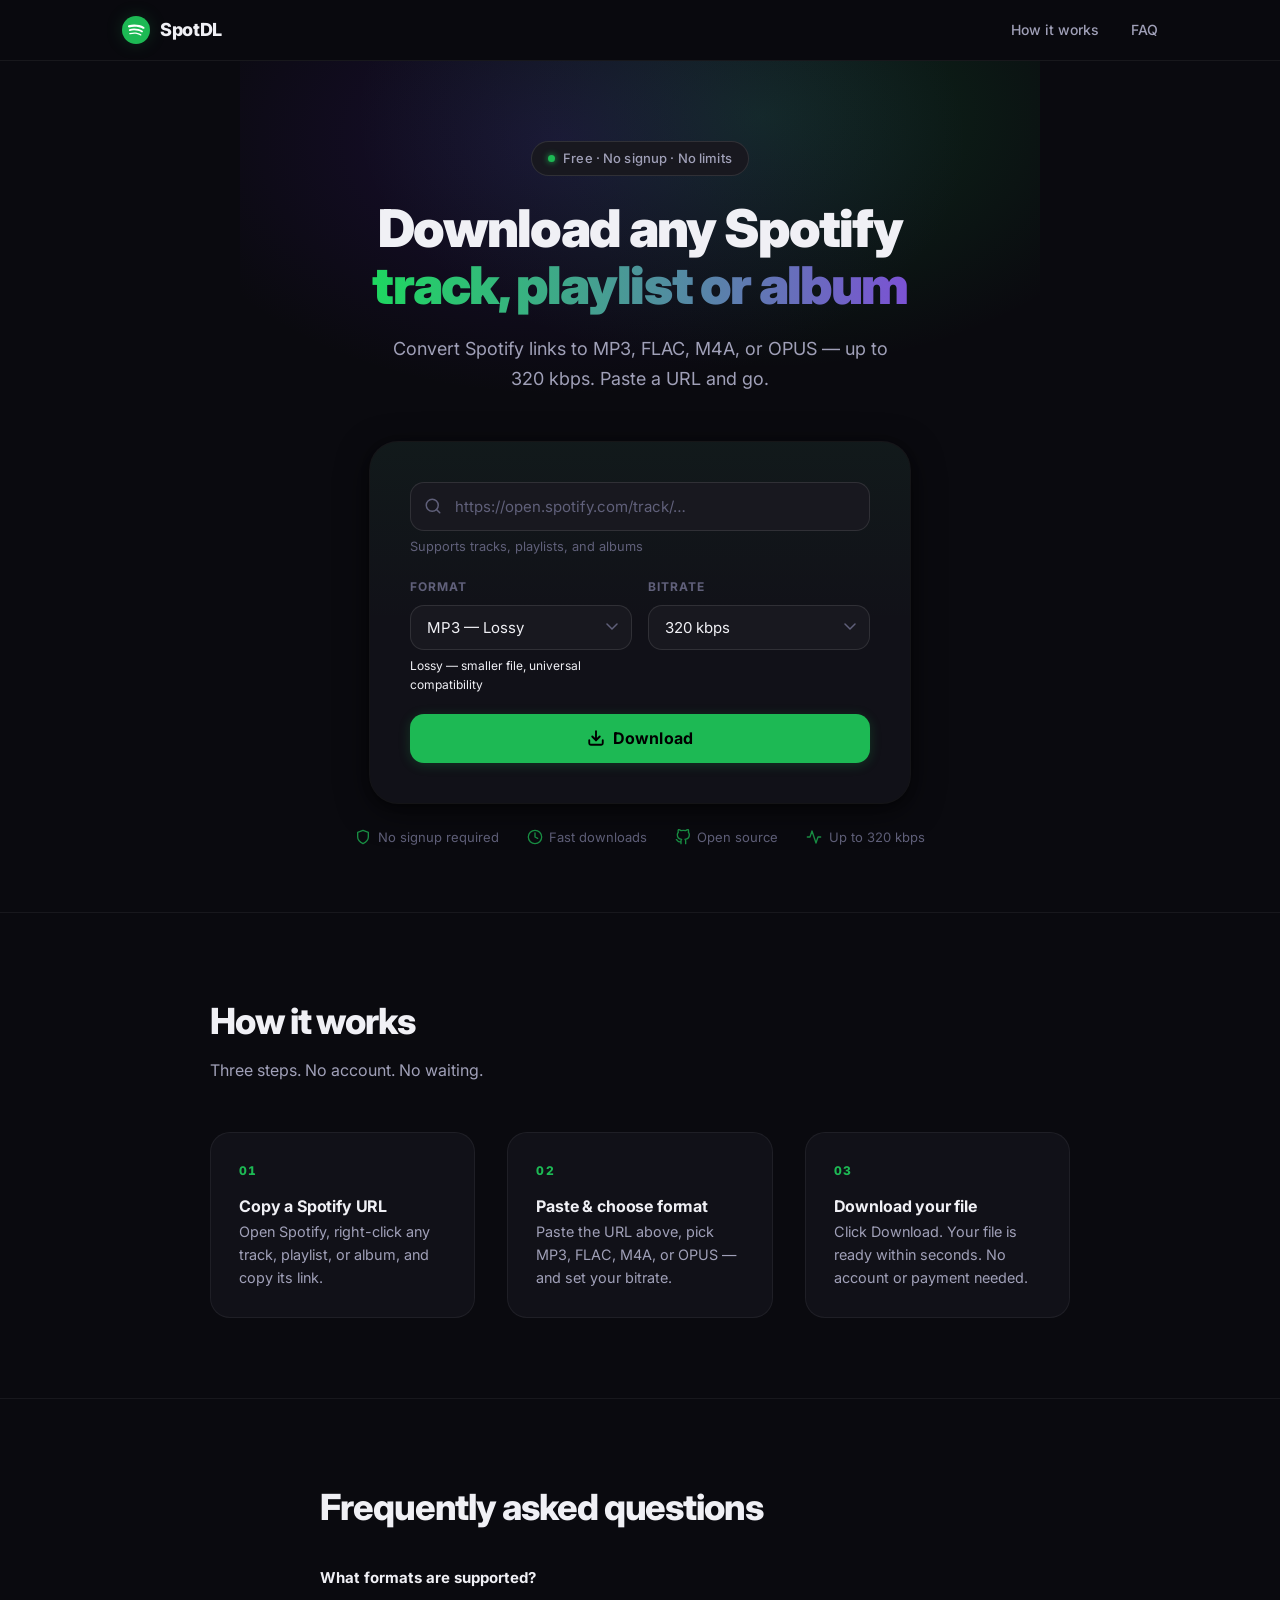
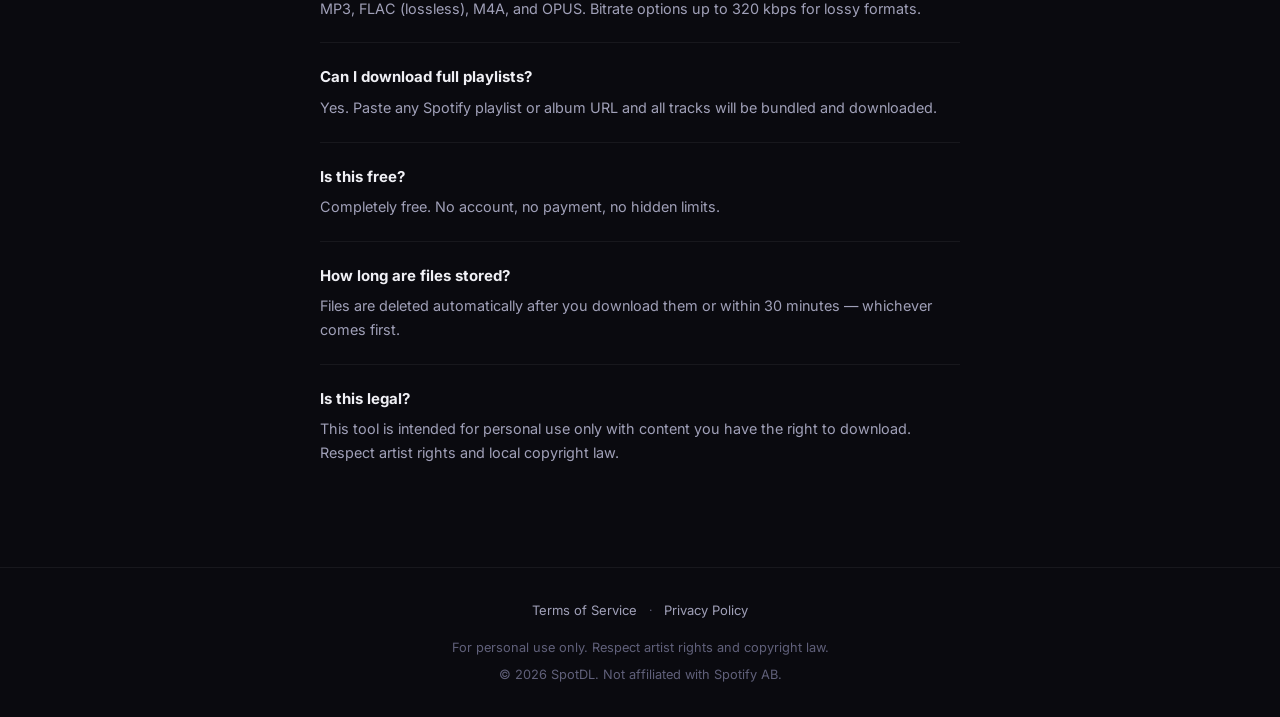
==== frontend/index.html @ a66b861b "feat: format hints with lossless label, progress steps, time estimate, percentage display" ====
<!DOCTYPE html>
<html lang="en">
<head>
  <meta charset="UTF-8" />
  <meta name="viewport" content="width=device-width, initial-scale=1.0" />

  <!-- ── Primary SEO ─────────────────────────────────────────────────── -->
  <title>Spotify Downloader — Download Tracks, Playlists & Albums as MP3/FLAC</title>
  <meta name="description" content="Free Spotify downloader. Convert and download any Spotify track, playlist, or album to MP3, FLAC, M4A, or OPUS in seconds. High quality up to 320 kbps." />
  <meta name="keywords" content="spotify downloader, download spotify music, spotify to mp3, spotify playlist downloader, spotify flac, convert spotify" />
  <meta name="robots" content="index, follow" />
  <meta name="author" content="Spotify Downloader" />
  <link rel="canonical" href="https://spotifydownloader.app/" />

  <!-- ── Open Graph / Social ────────────────────────────────────────── -->
  <meta property="og:type" content="website" />
  <meta property="og:url" content="https://spotifydownloader.app/" />
  <meta property="og:title" content="Spotify Downloader — MP3, FLAC, M4A up to 320kbps" />
  <meta property="og:description" content="Download any Spotify track, playlist, or album instantly. Choose your format and bitrate. Free, fast, no signup required." />
  <meta property="og:image" content="https://spotifydownloader.app/og-image.png" />
  <meta property="og:image:width" content="1200" />
  <meta property="og:image:height" content="630" />
  <meta property="og:locale" content="en_US" />

  <!-- ── Twitter Card ───────────────────────────────────────────────── -->
  <meta name="twitter:card" content="summary_large_image" />
  <meta name="twitter:title" content="Spotify Downloader — MP3, FLAC, M4A up to 320kbps" />
  <meta name="twitter:description" content="Download any Spotify track, playlist, or album instantly. Free, no signup." />
  <meta name="twitter:image" content="https://spotifydownloader.app/og-image.png" />

  <!-- ── Structured Data (JSON-LD) ─────────────────────────────────── -->
  <script type="application/ld+json">
  {
    "@context": "https://schema.org",
    "@type": "WebApplication",
    "name": "Spotify Downloader",
    "url": "https://spotifydownloader.app/",
    "description": "Download Spotify tracks, playlists, and albums as MP3, FLAC, M4A, or OPUS audio files.",
    "applicationCategory": "MultimediaApplication",
    "operatingSystem": "Any",
    "offers": {
      "@type": "Offer",
      "price": "0",
      "priceCurrency": "USD"
    },
    "featureList": [
      "Download Spotify tracks as MP3",
      "Download Spotify playlists",
      "Download Spotify albums",
      "FLAC lossless quality",
      "Up to 320kbps bitrate"
    ]
  }
  </script>

  <!-- ── Preconnect / Performance ───────────────────────────────────── -->
  <link rel="preconnect" href="https://fonts.googleapis.com" />
  <link rel="preconnect" href="https://fonts.gstatic.com" crossorigin />
  <link rel="stylesheet" href="https://fonts.googleapis.com/css2?family=Inter:wght@400;500;600;700;800;900&display=swap" />
  <link rel="stylesheet" href="style.css" />

  <!-- ── Favicon / Theme ────────────────────────────────────────────── -->
  <meta name="theme-color" content="#0a0a0f" />
  <link rel="icon" type="image/svg+xml" href="data:image/svg+xml,<svg xmlns='http://www.w3.org/2000/svg' viewBox='0 0 32 32'><circle cx='16' cy='16' r='16' fill='%231DB954'/><path d='M22.9 14.9C19.7 13 14.35 12.8 11.3 13.75c-.5.15-1-.15-1.15-.6-.15-.5.15-1 .6-1.15 3.55-1.05 9.4-.85 13.1 1.35.45.25.6.85.35 1.3-.25.35-.85.5-1.3.25zm-.1 2.8c-.25.35-.7.5-1.05.25-2.7-1.65-6.8-2.15-9.95-1.15-.4.1-.85-.1-.95-.5-.1-.4.1-.85.5-.95 3.65-1.1 8.15-.55 11.25 1.35.3.15.45.65.2 1zm-1.2 2.75c-.2.3-.55.4-.85.2-2.35-1.45-5.3-1.75-8.8-.95-.35.1-.65-.15-.75-.45-.1-.35.15-.65.45-.75 3.8-.85 7.1-.5 9.7 1.1.35.15.4.55.25.85z' fill='white'/></svg>" />
</head>
<body>
  <!-- ── Skip Nav (a11y) ─────────────────────────────────────────────── -->
  <a href="#main-content" class="skip-link">Skip to main content</a>

  <div class="page-wrapper">

    <!-- ── Header ──────────────────────────────────────────────────── -->
    <header class="site-header" role="banner">
      <div class="header-inner">
        <a href="/" class="logo" aria-label="Spotify Downloader — home">
          <span class="logo-icon" aria-hidden="true">
            <svg width="28" height="28" viewBox="0 0 24 24" fill="none">
              <circle cx="12" cy="12" r="12" fill="#1DB954"/>
              <path d="M17.9 10.9C14.7 9 9.35 8.8 6.3 9.75c-.5.15-1-.15-1.15-.6-.15-.5.15-1
                       .6-1.15 3.55-1.05 9.4-.85 13.1 1.35.45.25.6.85.35 1.3-.25.35-.85.5-1.3.25z
                       m-.1 2.8c-.25.35-.7.5-1.05.25-2.7-1.65-6.8-2.15-9.95-1.15-.4.1-.85-.1-.95
                       -.5-.1-.4.1-.85.5-.95 3.65-1.1 8.15-.55 11.25 1.35.3.15.45.65.2 1zm-1.2
                       2.75c-.2.3-.55.4-.85.2-2.35-1.45-5.3-1.75-8.8-.95-.35.1-.65-.15-.75-.45
                       -.1-.35.15-.65.45-.75 3.8-.85 7.1-.5 9.7 1.1.35.15.4.55.25.85z"
                    fill="white"/>
            </svg>
          </span>
          <span class="logo-text">SpotDL</span>
        </a>
        <nav class="header-nav" aria-label="Site navigation">
          <ul role="list">
            <li><a href="#how-it-works" class="nav-link">How it works</a></li>
            <li><a href="#faq" class="nav-link">FAQ</a></li>
          </ul>
        </nav>
      </div>
    </header>

    <!-- ── Hero ────────────────────────────────────────────────────── -->
    <section class="hero-section" aria-labelledby="hero-heading">
      <div class="hero-glow" aria-hidden="true"></div>
      <div class="hero-inner">
        <div class="badge" aria-label="Free tool">
          <span class="badge-dot" aria-hidden="true"></span>
          Free · No signup · No limits
        </div>
        <h1 id="hero-heading" class="hero-title">
          Download any Spotify<br />
          <span class="hero-accent">track, playlist or album</span>
        </h1>
        <p class="hero-subtitle">
          Convert Spotify links to MP3, FLAC, M4A, or OPUS — up to 320 kbps.
          Paste a URL and go.
        </p>
      </div>
    </section>

    <!-- ── Main Content ─────────────────────────────────────────────── -->
    <main id="main-content" class="main-content">
      <!-- ── Download Card ──────────────────────────────────────────── -->
      <article class="card" aria-label="Spotify download tool">
        <form id="download-form" novalidate aria-label="Download form">
          <div class="form-group">
            <label for="url-input" class="sr-only">Spotify URL</label>
            <div class="input-wrapper">
              <span class="input-icon" aria-hidden="true">
                <svg width="18" height="18" viewBox="0 0 24 24" fill="none" stroke="currentColor" stroke-width="2" stroke-linecap="round" stroke-linejoin="round">
                  <circle cx="11" cy="11" r="8"/><path d="m21 21-4.35-4.35"/>
                </svg>
              </span>
              <input
                type="url"
                id="url-input"
                class="input-url"
                placeholder="https://open.spotify.com/track/…"
                autocomplete="off"
                spellcheck="false"
                aria-label="Spotify track, playlist, or album URL"
                aria-describedby="url-hint"
              />
            </div>
            <span id="url-hint" class="input-hint">Supports tracks, playlists, and albums</span>
          </div>

          <div class="form-row">
            <div class="form-group form-group--half">
              <label for="format-select" class="input-label">Format</label>
              <div class="select-wrapper">
                <select id="format-select" class="input-select" aria-label="Audio format">
                  <option value="mp3">MP3 — Lossy</option>
                  <option value="flac">FLAC — Lossless ✦</option>
                  <option value="m4a">M4A — Lossy</option>
                  <option value="opus">OPUS — Lossy</option>
                </select>
                <span class="select-arrow" aria-hidden="true">
                  <svg width="12" height="8" viewBox="0 0 12 8" fill="none">
                    <path d="M1 1l5 5 5-5" stroke="currentColor" stroke-width="1.5" stroke-linecap="round"/>
                  </svg>
                </span>
              </div>
              <span id="format-hint" class="format-hint"></span>
            </div>

            <div class="form-group form-group--half">
              <label for="bitrate-select" class="input-label">
                Bitrate
                <span id="bitrate-note" class="bitrate-note" aria-live="polite"></span>
              </label>
              <div class="select-wrapper">
                <select id="bitrate-select" class="input-select" aria-label="Audio bitrate">
                  <option value="128k">128 kbps</option>
                  <option value="192k">192 kbps</option>
                  <option value="256k">256 kbps</option>
                  <option value="320k" selected>320 kbps</option>
                </select>
                <span class="select-arrow" aria-hidden="true">
                  <svg width="12" height="8" viewBox="0 0 12 8" fill="none">
                    <path d="M1 1l5 5 5-5" stroke="currentColor" stroke-width="1.5" stroke-linecap="round"/>
                  </svg>
                </span>
              </div>
            </div>
          </div>

          <button type="submit" id="download-btn" class="btn btn--primary">
            <span class="btn-icon" aria-hidden="true">
              <svg width="18" height="18" viewBox="0 0 24 24" fill="none" stroke="currentColor" stroke-width="2.5" stroke-linecap="round" stroke-linejoin="round">
                <path d="M21 15v4a2 2 0 0 1-2 2H5a2 2 0 0 1-2-2v-4"/><polyline points="7 10 12 15 17 10"/><line x1="12" y1="15" x2="12" y2="3"/>
              </svg>
            </span>
            <span class="btn-label">Download</span>
          </button>
        </form>

        <!-- Progress -->
        <section id="progress-section" class="progress-section" aria-live="polite" aria-atomic="false" hidden>
          <div class="progress-header">
            <span class="spinner" aria-hidden="true"></span>
            <span id="status-text" class="status-text">Starting…</span>
          </div>
          <div class="progress-bar-track" role="progressbar" aria-valuemin="0" aria-valuemax="100" aria-valuenow="0" id="progress-bar-track">
            <div id="progress-bar-fill" class="progress-bar-fill"></div>
          </div>
          <div class="progress-meta">
            <span id="progress-pct" class="progress-pct">0%</span>
            <span id="progress-eta" class="progress-eta">Usually completes within 40 seconds</span>
          </div>
          <ul class="progress-steps" aria-label="Download progress steps">
            <li class="progress-step" id="step-queue" data-step="queue">
              <span class="step-dot" aria-hidden="true"></span>
              Queued for processing
            </li>
            <li class="progress-step" id="step-fetch" data-step="fetch">
              <span class="step-dot" aria-hidden="true"></span>
              Fetching track metadata
            </li>
            <li class="progress-step" id="step-download" data-step="download">
              <span class="step-dot" aria-hidden="true"></span>
              Downloading audio
            </li>
            <li class="progress-step" id="step-convert" data-step="convert">
              <span class="step-dot" aria-hidden="true"></span>
              Converting to your format
            </li>
            <li class="progress-step" id="step-ready" data-step="ready">
              <span class="step-dot" aria-hidden="true"></span>
              Preparing your file
            </li>
          </ul>
        </section>

        <!-- Result -->
        <section id="result-section" class="result-section" aria-live="polite" hidden>
          <div class="result-icon-wrap" aria-hidden="true">
            <svg width="28" height="28" viewBox="0 0 24 24" fill="none" stroke="currentColor" stroke-width="2.5" stroke-linecap="round" stroke-linejoin="round">
              <polyline points="20 6 9 17 4 12"/>
            </svg>
          </div>
          <p id="result-filename" class="result-filename"></p>
          <a id="result-download-link" class="btn btn--success" href="#" target="_blank" rel="noopener noreferrer">
            <span class="btn-icon" aria-hidden="true">
              <svg width="16" height="16" viewBox="0 0 24 24" fill="none" stroke="currentColor" stroke-width="2.5" stroke-linecap="round" stroke-linejoin="round">
                <path d="M21 15v4a2 2 0 0 1-2 2H5a2 2 0 0 1-2-2v-4"/><polyline points="7 10 12 15 17 10"/><line x1="12" y1="15" x2="12" y2="3"/>
              </svg>
            </span>
            Download again
          </a>
        </section>

        <!-- Error -->
        <section id="error-section" class="error-section" aria-live="assertive" hidden>
          <div class="error-icon-wrap" aria-hidden="true">
            <svg width="24" height="24" viewBox="0 0 24 24" fill="none" stroke="currentColor" stroke-width="2.5" stroke-linecap="round" stroke-linejoin="round">
              <circle cx="12" cy="12" r="10"/><line x1="12" y1="8" x2="12" y2="12"/><line x1="12" y1="16" x2="12.01" y2="16"/>
            </svg>
          </div>
          <p id="error-message" class="error-message"></p>
          <button type="button" id="retry-btn" class="btn btn--ghost">Try Again</button>
        </section>
      </article>

      <!-- ── Trust Signals ──────────────────────────────────────────── -->
      <ul class="trust-strip" role="list" aria-label="Features">
        <li class="trust-item">
          <span class="trust-icon" aria-hidden="true">
            <svg width="16" height="16" viewBox="0 0 24 24" fill="none" stroke="currentColor" stroke-width="2" stroke-linecap="round" stroke-linejoin="round"><path d="M12 22s8-4 8-10V5l-8-3-8 3v7c0 6 8 10 8 10z"/></svg>
          </span>
          No signup required
        </li>
        <li class="trust-item">
          <span class="trust-icon" aria-hidden="true">
            <svg width="16" height="16" viewBox="0 0 24 24" fill="none" stroke="currentColor" stroke-width="2" stroke-linecap="round" stroke-linejoin="round"><circle cx="12" cy="12" r="10"/><polyline points="12 6 12 12 16 14"/></svg>
          </span>
          Fast downloads
        </li>
        <li class="trust-item">
          <span class="trust-icon" aria-hidden="true">
            <svg width="16" height="16" viewBox="0 0 24 24" fill="none" stroke="currentColor" stroke-width="2" stroke-linecap="round" stroke-linejoin="round"><path d="M9 19c-5 1.5-5-2.5-7-3m14 6v-3.87a3.37 3.37 0 0 0-.94-2.61c3.14-.35 6.44-1.54 6.44-7A5.44 5.44 0 0 0 20 4.77 5.07 5.07 0 0 0 19.91 1S18.73.65 16 2.48a13.38 13.38 0 0 0-7 0C6.27.65 5.09 1 5.09 1A5.07 5.07 0 0 0 5 4.77a5.44 5.44 0 0 0-1.5 3.78c0 5.42 3.3 6.61 6.44 7A3.37 3.37 0 0 0 9 18.13V22"/></svg>
          </span>
          Open source
        </li>
        <li class="trust-item">
          <span class="trust-icon" aria-hidden="true">
            <svg width="16" height="16" viewBox="0 0 24 24" fill="none" stroke="currentColor" stroke-width="2" stroke-linecap="round" stroke-linejoin="round"><polyline points="22 12 18 12 15 21 9 3 6 12 2 12"/></svg>
          </span>
          Up to 320 kbps
        </li>
      </ul>
    </main>

    <!-- ── How It Works ─────────────────────────────────────────────── -->
    <section id="how-it-works" class="section" aria-labelledby="hiw-heading">
      <div class="section-inner">
        <h2 id="hiw-heading" class="section-title">How it works</h2>
        <p class="section-subtitle">Three steps. No account. No waiting.</p>
        <ol class="steps-list" role="list">
          <li class="step-item">
            <span class="step-number" aria-hidden="true">01</span>
            <div class="step-body">
              <h3 class="step-title">Copy a Spotify URL</h3>
              <p class="step-desc">Open Spotify, right-click any track, playlist, or album, and copy its link.</p>
            </div>
          </li>
          <li class="step-item">
            <span class="step-number" aria-hidden="true">02</span>
            <div class="step-body">
              <h3 class="step-title">Paste &amp; choose format</h3>
              <p class="step-desc">Paste the URL above, pick MP3, FLAC, M4A, or OPUS — and set your bitrate.</p>
            </div>
          </li>
          <li class="step-item">
            <span class="step-number" aria-hidden="true">03</span>
            <div class="step-body">
              <h3 class="step-title">Download your file</h3>
              <p class="step-desc">Click Download. Your file is ready within seconds. No account or payment needed.</p>
            </div>
          </li>
        </ol>
      </div>
    </section>

    <!-- ── FAQ ──────────────────────────────────────────────────────── -->
    <section id="faq" class="section" aria-labelledby="faq-heading">
      <div class="section-inner section-inner--narrow">
        <h2 id="faq-heading" class="section-title">Frequently asked questions</h2>
        <dl class="faq-list">
          <div class="faq-item">
            <dt class="faq-q">What formats are supported?</dt>
            <dd class="faq-a">MP3, FLAC (lossless), M4A, and OPUS. Bitrate options up to 320 kbps for lossy formats.</dd>
          </div>
          <div class="faq-item">
            <dt class="faq-q">Can I download full playlists?</dt>
            <dd class="faq-a">Yes. Paste any Spotify playlist or album URL and all tracks will be bundled and downloaded.</dd>
          </div>
          <div class="faq-item">
            <dt class="faq-q">Is this free?</dt>
            <dd class="faq-a">Completely free. No account, no payment, no hidden limits.</dd>
          </div>
          <div class="faq-item">
            <dt class="faq-q">How long are files stored?</dt>
            <dd class="faq-a">Files are deleted automatically after you download them or within 30 minutes — whichever comes first.</dd>
          </div>
          <div class="faq-item">
            <dt class="faq-q">Is this legal?</dt>
            <dd class="faq-a">This tool is intended for personal use only with content you have the right to download. Respect artist rights and local copyright law.</dd>
          </div>
        </dl>
      </div>
    </section>

    <!-- ── Footer ───────────────────────────────────────────────────── -->
    <footer class="site-footer" role="contentinfo">
      <div class="footer-inner">
        <nav class="footer-nav" aria-label="Legal navigation">
          <a href="/terms" class="footer-nav-link">Terms of Service</a>
          <span class="footer-nav-sep" aria-hidden="true">·</span>
          <a href="/privacy" class="footer-nav-link">Privacy Policy</a>
        </nav>
        <p class="footer-legal">For personal use only. Respect artist rights and copyright law.</p>
        <p class="footer-copy">&copy; <span id="footer-year"></span> SpotDL. Not affiliated with Spotify AB.</p>
      </div>
    </footer>

  </div><!-- .page-wrapper -->

  <script src="script.js"></script>
  <script>document.getElementById("footer-year").textContent = new Date().getFullYear();</script>
</body>
</html>
---- frontend/style.css ----
/* ══════════════════════════════════════════════════════════════════
   COLOR THEORY SYSTEM
   Primary:     #1DB954  — Spotify green (hue 141)
   Triadic 1:   #541DB9  — deep violet   (hue 261, +120°)
   Triadic 2:   #B9541D  — ember orange  (hue 21,  +240°) — used only for
                           warm accents / hover states
   Analogous:   #1DB990  — teal          (hue 161, +20°)
   Neutral:     #0a0a0f  — near-black with cool blue-tint (hue 240, 5% sat)
   Surface:     Layered neutrals — #111118, #18181f, #1e1e28
   
   Rationale:
   - Green carries "success / download / go" — primary CTA
   - Violet provides depth on background glow — doesn't compete
   - All text contrast ratios ≥ 4.5:1 (WCAG AA) on their respective surfaces
   ══════════════════════════════════════════════════════════════════ */

/* ── Reset ─────────────────────────────────────────────────────────── */
*, *::before, *::after { box-sizing: border-box; margin: 0; padding: 0; }

/* ── Design Tokens ──────────────────────────────────────────────────── */
:root {
  /* Background layers */
  --bg-base:          #0a0a0f;
  --bg-surface:       #111118;
  --bg-raised:        #18181f;
  --bg-elevated:      #1e1e28;

  /* Primary accent — Spotify green */
  --green-500:        #1DB954;
  --green-400:        #1ed760;
  --green-300:        #4aea84;
  --green-muted:      rgba(29, 185, 84, 0.12);
  --green-border:     rgba(29, 185, 84, 0.25);
  --green-glow:       rgba(29, 185, 84, 0.18);

  /* Triadic violet — depth / glow background */
  --violet-600:       #3a1480;
  --violet-500:       #541DB9;
  --violet-400:       #7B52D4;
  --violet-muted:     rgba(84, 29, 185, 0.10);
  --violet-glow:      rgba(84, 29, 185, 0.20);

  /* Neutral text */
  --text-primary:     #f0f0f5;
  --text-secondary:   #a0a0b8;
  --text-muted:       #60607a;
  --text-on-accent:   #000000;

  /* Semantic */
  --color-error:      #f06070;
  --color-error-bg:   rgba(240, 96, 112, 0.10);
  --color-error-border: rgba(240, 96, 112, 0.25);
  --color-success:    var(--green-500);
  --color-success-bg: var(--green-muted);

  /* Borders */
  --border-subtle:    rgba(255, 255, 255, 0.06);
  --border-default:   rgba(255, 255, 255, 0.10);
  --border-hover:     rgba(255, 255, 255, 0.18);

  /* Radii */
  --radius-sm:  6px;
  --radius-md:  14px;
  --radius-lg:  20px;
  --radius-xl:  28px;
  --radius-pill: 999px;

  /* Shadows */
  --shadow-card:  0 0 0 1px var(--border-subtle),
                  0 8px 32px rgba(0, 0, 0, 0.55),
                  0 2px 8px rgba(0, 0, 0, 0.30);
  --shadow-input: 0 0 0 3px var(--green-muted);
  --shadow-btn:   0 4px 24px rgba(29, 185, 84, 0.35);

  /* Typography */
  --font-sans:  'Inter', -apple-system, BlinkMacSystemFont, 'Segoe UI', sans-serif;

  /* Transitions */
  --t-fast:   120ms ease;
  --t-base:   220ms ease;
  --t-slow:   380ms ease;
}

/* ── Base ───────────────────────────────────────────────────────────── */
html {
  font-size: 16px;
  scroll-behavior: smooth;
  -webkit-font-smoothing: antialiased;
  -moz-osx-font-smoothing: grayscale;
}

body {
  background-color: var(--bg-base);
  color: var(--text-primary);
  font-family: var(--font-sans);
  line-height: 1.6;
  min-height: 100vh;
}

img, svg { display: block; }

/* ── Accessibility ──────────────────────────────────────────────────── */
.sr-only {
  position: absolute; width: 1px; height: 1px;
  padding: 0; margin: -1px; overflow: hidden;
  clip: rect(0,0,0,0); white-space: nowrap; border: 0;
}

.skip-link {
  position: absolute;
  top: -100%;
  left: 1rem;
  background: var(--green-500);
  color: var(--text-on-accent);
  font-weight: 700;
  padding: 0.5rem 1rem;
  border-radius: 0 0 var(--radius-sm) var(--radius-sm);
  z-index: 9999;
  transition: top var(--t-fast);
  text-decoration: none;
}
.skip-link:focus { top: 0; }

:focus-visible {
  outline: 2px solid var(--green-500);
  outline-offset: 3px;
  border-radius: var(--radius-sm);
}

/* ── Layout ─────────────────────────────────────────────────────────── */
.page-wrapper {
  display: flex;
  flex-direction: column;
  min-height: 100vh;
}

/* ── Header ─────────────────────────────────────────────────────────── */
.site-header {
  position: sticky;
  top: 0;
  z-index: 100;
  background-color: rgba(10, 10, 15, 0.85);
  backdrop-filter: blur(16px);
  -webkit-backdrop-filter: blur(16px);
  border-bottom: 1px solid var(--border-subtle);
}

.header-inner {
  max-width: 1100px;
  margin: 0 auto;
  padding: 0 2rem;
  height: 60px;
  display: flex;
  align-items: center;
  justify-content: space-between;
}

.logo {
  display: flex;
  align-items: center;
  gap: 0.625rem;
  text-decoration: none;
  color: var(--text-primary);
}

.logo-text {
  font-size: 1.125rem;
  font-weight: 800;
  letter-spacing: -0.02em;
}

.logo-icon {
  line-height: 0;
  filter: drop-shadow(0 0 8px var(--green-glow));
}

.header-nav ul {
  display: flex;
  align-items: center;
  gap: 2rem;
  list-style: none;
}

.nav-link {
  font-size: 0.875rem;
  font-weight: 500;
  color: var(--text-secondary);
  text-decoration: none;
  transition: color var(--t-fast);
}
.nav-link:hover { color: var(--text-primary); }

/* ── Hero ───────────────────────────────────────────────────────────── */
.hero-section {
  position: relative;
  padding: 5rem 2rem 0;
  text-align: center;
  overflow: hidden;
}

/* Dual-tone ambient glow — green (primary) + violet (triadic depth) */
.hero-glow {
  position: absolute;
  top: -120px;
  left: 50%;
  transform: translateX(-50%);
  width: 800px;
  height: 500px;
  background: radial-gradient(
    ellipse at 40% 40%,
    var(--violet-glow) 0%,
    transparent 60%
  ),
  radial-gradient(
    ellipse at 65% 35%,
    var(--green-glow) 0%,
    transparent 55%
  );
  pointer-events: none;
  z-index: 0;
}

.hero-inner {
  position: relative;
  z-index: 1;
}

.badge {
  display: inline-flex;
  align-items: center;
  gap: 0.5rem;
  background: var(--bg-raised);
  border: 1px solid var(--border-default);
  border-radius: var(--radius-pill);
  padding: 0.375rem 1rem;
  font-size: 0.8125rem;
  font-weight: 500;
  color: var(--text-secondary);
  margin-bottom: 1.5rem;
  letter-spacing: 0.01em;
}

.badge-dot {
  width: 7px;
  height: 7px;
  border-radius: 50%;
  background: var(--green-500);
  box-shadow: 0 0 6px var(--green-500);
  animation: pulse-dot 2.4s ease-in-out infinite;
}

@keyframes pulse-dot {
  0%, 100% { opacity: 1; transform: scale(1); }
  50% { opacity: 0.6; transform: scale(0.85); }
}

.hero-title {
  font-size: clamp(2rem, 5vw, 3.25rem);
  font-weight: 900;
  letter-spacing: -0.035em;
  line-height: 1.1;
  margin-bottom: 1.25rem;
  color: var(--text-primary);
}

.hero-accent {
  /* Triadic gradient — green to violet gives the color theory payoff */
  background: linear-gradient(90deg, var(--green-400) 0%, var(--violet-400) 100%);
  -webkit-background-clip: text;
  -webkit-text-fill-color: transparent;
  background-clip: text;
}

.hero-subtitle {
  font-size: clamp(1rem, 2vw, 1.125rem);
  color: var(--text-secondary);
  max-width: 520px;
  margin: 0 auto 3rem;
  line-height: 1.65;
}

/* ── Main / Card ────────────────────────────────────────────────────── */
.main-content {
  flex: 1;
  display: flex;
  flex-direction: column;
  align-items: center;
  padding: 0 1rem 4rem;
}

.card {
  width: 100%;
  max-width: 540px;
  background: var(--bg-surface);
  border-radius: var(--radius-xl);
  box-shadow: var(--shadow-card);
  padding: 2.5rem;
  position: relative;
  /* Subtle inner green-tint top border via gradient */
  background-image: linear-gradient(
    180deg,
    rgba(29, 185, 84, 0.05) 0%,
    transparent 50%
  );
}

/* ── Form ───────────────────────────────────────────────────────────── */
.form-group {
  margin-bottom: 1.25rem;
}

.form-row {
  display: flex;
  gap: 1rem;
  margin-bottom: 1.25rem;
}

.form-group--half {
  flex: 1;
  margin-bottom: 0;
}

.input-label {
  display: flex;
  align-items: center;
  gap: 0.4rem;
  font-size: 0.75rem;
  font-weight: 700;
  color: var(--text-muted);
  text-transform: uppercase;
  letter-spacing: 0.08em;
  margin-bottom: 0.5rem;
}

/* URL input with icon */
.input-wrapper {
  position: relative;
}

.input-icon {
  position: absolute;
  left: 0.9rem;
  top: 50%;
  transform: translateY(-50%);
  color: var(--text-muted);
  pointer-events: none;
  line-height: 0;
  transition: color var(--t-fast);
}

.input-url {
  width: 100%;
  background: var(--bg-raised);
  border: 1px solid var(--border-default);
  border-radius: var(--radius-md);
  color: var(--text-primary);
  font-family: var(--font-sans);
  font-size: 0.9375rem;
  padding: 0.875rem 1rem 0.875rem 2.75rem;
  transition: border-color var(--t-fast), box-shadow var(--t-fast);
}

.input-url::placeholder { color: var(--text-muted); }

.input-url:hover { border-color: var(--border-hover); }

.input-url:hover + .input-icon,
.input-url:focus + .input-icon { color: var(--green-500); }

.input-url:focus {
  outline: none;
  border-color: var(--green-500);
  box-shadow: var(--shadow-input);
}

.input-url.input--error {
  border-color: var(--color-error);
  box-shadow: 0 0 0 3px var(--color-error-bg);
}

.input-hint {
  display: block;
  margin-top: 0.4rem;
  font-size: 0.8rem;
  color: var(--text-muted);
}

/* Select */
.select-wrapper {
  position: relative;
}

.select-arrow {
  position: absolute;
  right: 0.9rem;
  top: 50%;
  transform: translateY(-50%);
  color: var(--text-muted);
  pointer-events: none;
  line-height: 0;
}

.input-select {
  width: 100%;
  background: var(--bg-raised);
  border: 1px solid var(--border-default);
  border-radius: var(--radius-md);
  color: var(--text-primary);
  font-family: var(--font-sans);
  font-size: 0.9375rem;
  padding: 0.75rem 2.5rem 0.75rem 1rem;
  cursor: pointer;
  appearance: none;
  transition: border-color var(--t-fast), box-shadow var(--t-fast);
}

.input-select:hover { border-color: var(--border-hover); }

.input-select:focus {
  outline: none;
  border-color: var(--green-500);
  box-shadow: var(--shadow-input);
}

.input-select:disabled {
  opacity: 0.4;
  cursor: not-allowed;
}

.input-select option {
  background: var(--bg-elevated);
  color: var(--text-primary);
}

.bitrate-note {
  font-size: 0.7rem;
  font-weight: 400;
  color: var(--green-500);
  text-transform: none;
  letter-spacing: 0;
}

/* ── Buttons ────────────────────────────────────────────────────────── */
.btn {
  display: inline-flex;
  align-items: center;
  justify-content: center;
  gap: 0.5rem;
  border: none;
  border-radius: var(--radius-md);
  cursor: pointer;
  font-family: var(--font-sans);
  font-size: 1rem;
  font-weight: 700;
  letter-spacing: 0.01em;
  padding: 0.9rem 1.5rem;
  text-decoration: none;
  transition: background-color var(--t-fast),
              box-shadow var(--t-fast),
              transform var(--t-fast),
              opacity var(--t-fast);
  user-select: none;
  white-space: nowrap;
}

.btn:active:not(:disabled) { transform: scale(0.97); }

.btn-icon { line-height: 0; flex-shrink: 0; }

/* Primary — green CTA */
.btn--primary {
  background: var(--green-500);
  color: var(--text-on-accent);
  width: 100%;
  box-shadow: 0 2px 12px rgba(29, 185, 84, 0.22);
}

.btn--primary:hover:not(:disabled) {
  background: var(--green-400);
  box-shadow: var(--shadow-btn);
}

.btn--primary:disabled {
  opacity: 0.55;
  cursor: not-allowed;
  box-shadow: none;
}

/* Success — same green, slightly elevated */
.btn--success {
  background: var(--green-500);
  color: var(--text-on-accent);
  width: 100%;
  box-shadow: 0 2px 12px rgba(29, 185, 84, 0.22);
}

.btn--success:hover {
  background: var(--green-400);
  box-shadow: var(--shadow-btn);
}

/* Ghost */
.btn--ghost {
  background: transparent;
  border: 1px solid var(--border-default);
  color: var(--text-secondary);
  width: 100%;
}

.btn--ghost:hover {
  border-color: var(--green-border);
  color: var(--green-400);
  background: var(--green-muted);
}

/* ── Progress Section ───────────────────────────────────────────────── */
.progress-section {
  margin-top: 1.75rem;
  padding-top: 1.75rem;
  border-top: 1px solid var(--border-subtle);
}

.progress-section[hidden] { display: none; }

.progress-header {
  display: flex;
  align-items: center;
  gap: 0.75rem;
  margin-bottom: 0.875rem;
}

.status-text {
  font-size: 0.9rem;
  color: var(--text-secondary);
  flex: 1;
}

.progress-hint {
  font-size: 0.75rem;
  color: var(--text-muted);
  margin-top: 0.625rem;
}

/* Spinner */
.spinner {
  display: inline-block;
  width: 20px;
  height: 20px;
  border: 2.5px solid var(--border-default);
  border-top-color: var(--green-500);
  border-radius: 50%;
  flex-shrink: 0;
  animation: spin 700ms linear infinite;
}

@keyframes spin { to { transform: rotate(360deg); } }

/* Progress bar */
.progress-bar-track {
  width: 100%;
  height: 5px;
  background: var(--bg-elevated);
  border-radius: var(--radius-pill);
  overflow: hidden;
}

.progress-bar-fill {
  height: 100%;
  width: 0%;
  background: linear-gradient(90deg, var(--green-500), var(--green-300));
  border-radius: var(--radius-pill);
  transition: width var(--t-slow) ease-out;
}

.progress-bar-fill--indeterminate {
  width: 40% !important;
  animation: indeterminate 1.4s ease-in-out infinite;
}

@keyframes indeterminate {
  0%   { transform: translateX(-100%); }
  100% { transform: translateX(350%); }
}

/* ── Result Section ─────────────────────────────────────────────────── */
.result-section {
  margin-top: 1.75rem;
  padding: 1.5rem;
  background: var(--color-success-bg);
  border: 1px solid var(--green-border);
  border-radius: var(--radius-md);
  text-align: center;
}

.result-section[hidden] { display: none; }

.result-icon-wrap {
  width: 52px;
  height: 52px;
  border-radius: 50%;
  background: var(--green-muted);
  border: 1px solid var(--green-border);
  color: var(--green-500);
  display: flex;
  align-items: center;
  justify-content: center;
  margin: 0 auto 1rem;
}

.result-filename {
  font-size: 0.875rem;
  color: var(--text-secondary);
  word-break: break-all;
  margin-bottom: 1.25rem;
  padding: 0 0.5rem;
}

/* ── Error Section ──────────────────────────────────────────────────── */
.error-section {
  margin-top: 1.75rem;
  padding: 1.5rem;
  background: var(--color-error-bg);
  border: 1px solid var(--color-error-border);
  border-radius: var(--radius-md);
  text-align: center;
}

.error-section[hidden] { display: none; }

.error-icon-wrap {
  width: 48px;
  height: 48px;
  border-radius: 50%;
  background: var(--color-error-bg);
  border: 1px solid var(--color-error-border);
  color: var(--color-error);
  display: flex;
  align-items: center;
  justify-content: center;
  margin: 0 auto 0.875rem;
}

.error-message {
  font-size: 0.9375rem;
  color: var(--color-error);
  margin-bottom: 1.25rem;
  line-height: 1.55;
}

/* ── Trust Strip ────────────────────────────────────────────────────── */
.trust-strip {
  display: flex;
  align-items: center;
  justify-content: center;
  flex-wrap: wrap;
  gap: 0.5rem 1.75rem;
  list-style: none;
  margin-top: 1.5rem;
  padding: 0;
}

.trust-item {
  display: flex;
  align-items: center;
  gap: 0.4rem;
  font-size: 0.8125rem;
  color: var(--text-muted);
}

.trust-icon {
  color: var(--green-500);
  line-height: 0;
  opacity: 0.75;
}

/* ── Sections (How it works, FAQ) ───────────────────────────────────── */
.section {
  padding: 5rem 2rem;
  border-top: 1px solid var(--border-subtle);
}

.section-inner {
  max-width: 860px;
  margin: 0 auto;
}

.section-inner--narrow {
  max-width: 640px;
}

.section-title {
  font-size: clamp(1.5rem, 3vw, 2.25rem);
  font-weight: 800;
  letter-spacing: -0.03em;
  margin-bottom: 0.5rem;
  color: var(--text-primary);
}

.section-subtitle {
  font-size: 1rem;
  color: var(--text-secondary);
  margin-bottom: 3rem;
}

/* How it works — numbered steps */
.steps-list {
  list-style: none;
  display: grid;
  grid-template-columns: repeat(auto-fit, minmax(220px, 1fr));
  gap: 2rem;
}

.step-item {
  display: flex;
  flex-direction: column;
  gap: 0.875rem;
  padding: 1.75rem;
  background: var(--bg-surface);
  border: 1px solid var(--border-subtle);
  border-radius: var(--radius-lg);
  transition: border-color var(--t-base), box-shadow var(--t-base);
}

.step-item:hover {
  border-color: var(--green-border);
  box-shadow: 0 0 24px var(--green-muted);
}

.step-number {
  font-size: 0.75rem;
  font-weight: 800;
  letter-spacing: 0.12em;
  color: var(--green-500);
  font-variant-numeric: tabular-nums;
}

.step-title {
  font-size: 1rem;
  font-weight: 700;
  color: var(--text-primary);
  letter-spacing: -0.01em;
}

.step-desc {
  font-size: 0.9rem;
  color: var(--text-secondary);
  line-height: 1.6;
}

/* FAQ */
.faq-list {
  display: flex;
  flex-direction: column;
  gap: 0;
}

.faq-item {
  padding: 1.375rem 0;
  border-bottom: 1px solid var(--border-subtle);
}

.faq-item:last-child { border-bottom: none; }

.faq-q {
  font-size: 0.9375rem;
  font-weight: 700;
  color: var(--text-primary);
  margin-bottom: 0.4rem;
}

.faq-a {
  font-size: 0.9rem;
  color: var(--text-secondary);
  line-height: 1.65;
}

/* ── Footer ─────────────────────────────────────────────────────────── */
.site-footer {
  border-top: 1px solid var(--border-subtle);
  padding: 2rem;
  text-align: center;
}

.footer-inner {
  display: flex;
  flex-direction: column;
  gap: 0.375rem;
}

.footer-nav {
  display: flex;
  align-items: center;
  justify-content: center;
  gap: 0.75rem;
  margin-bottom: 0.75rem;
}

.footer-nav-link {
  font-size: 0.8125rem;
  color: var(--text-secondary);
  text-decoration: none;
  transition: color var(--t-fast);
}

.footer-nav-link:hover { color: var(--green-400); }

.footer-nav-sep {
  color: var(--text-muted);
  font-size: 0.75rem;
}

.footer-legal,
.footer-copy {
  font-size: 0.8rem;
  color: var(--text-muted);
}

/* ── Responsive ─────────────────────────────────────────────────────── */
@media (max-width: 640px) {
  .site-header { position: relative; }

  .header-inner { padding: 0 1.25rem; }

  .header-nav { display: none; }

  .hero-section { padding: 3rem 1.25rem 0; }

  .hero-glow { width: 420px; }

  .main-content { padding: 0 0 3rem; }

  .card {
    border-radius: var(--radius-lg);
    padding: 2rem 1.25rem;
    max-width: 100%;
  }

  .form-row {
    flex-direction: column;
    gap: 0;
  }

  .form-group--half { margin-bottom: 1.25rem; }

  .section { padding: 3rem 1.25rem; }

  .steps-list { grid-template-columns: 1fr; }

  .trust-strip { gap: 0.5rem 1rem; }
}

@media (max-width: 400px) {
  .hero-title { font-size: 1.75rem; }

  .btn { font-size: 0.9375rem; padding: 0.8rem 1.25rem; }
}

/* ── Reduced motion ─────────────────────────────────────────────────── */
@media (prefers-reduced-motion: reduce) {
  *, *::before, *::after {
    animation-duration: 0.01ms !important;
    transition-duration: 0.01ms !important;
  }
  .badge-dot { animation: none; }
  .spinner { animation-duration: 1200ms !important; }
}

/* ── Format hint ─────────────────────────────────────────────────────────── */
.format-hint {
  display: block;
  margin-top: 0.375rem;
  font-size: 0.75rem;
  color: var(--color-text-muted);
  min-height: 1em;
  transition: color var(--transition-fast);
}

.format-hint--lossless {
  color: var(--color-accent);
}

/* ── Progress meta (percentage + ETA) ───────────────────────────────────── */
.progress-meta {
  display: flex;
  justify-content: space-between;
  align-items: center;
  margin-top: 0.5rem;
  font-size: 0.75rem;
}

.progress-pct {
  color: var(--color-accent);
  font-weight: 700;
  min-width: 2.5rem;
}

.progress-eta {
  color: var(--color-text-muted);
  text-align: right;
}

/* ── Progress steps ──────────────────────────────────────────────────────── */
.progress-steps {
  list-style: none;
  margin-top: 1.25rem;
  display: flex;
  flex-direction: column;
  gap: 0.625rem;
  padding: 0;
}

.progress-step {
  display: flex;
  align-items: center;
  gap: 0.625rem;
  font-size: 0.8125rem;
  color: var(--color-text-muted);
  transition: color var(--transition-base);
}

.progress-step[data-state="active"] {
  color: var(--color-text-primary);
}

.progress-step[data-state="done"] {
  color: var(--color-accent);
}

.step-dot {
  width: 8px;
  height: 8px;
  border-radius: 50%;
  background-color: var(--color-border);
  flex-shrink: 0;
  transition: background-color var(--transition-base), transform var(--transition-fast);
}

.progress-step[data-state="active"] .step-dot {
  background-color: var(--color-accent);
  animation: pulse-dot 1.2s ease-in-out infinite;
}

.progress-step[data-state="done"] .step-dot {
  background-color: var(--color-accent);
}

@keyframes pulse-dot {
  0%, 100% { transform: scale(1);   opacity: 1; }
  50%       { transform: scale(1.4); opacity: 0.7; }
}
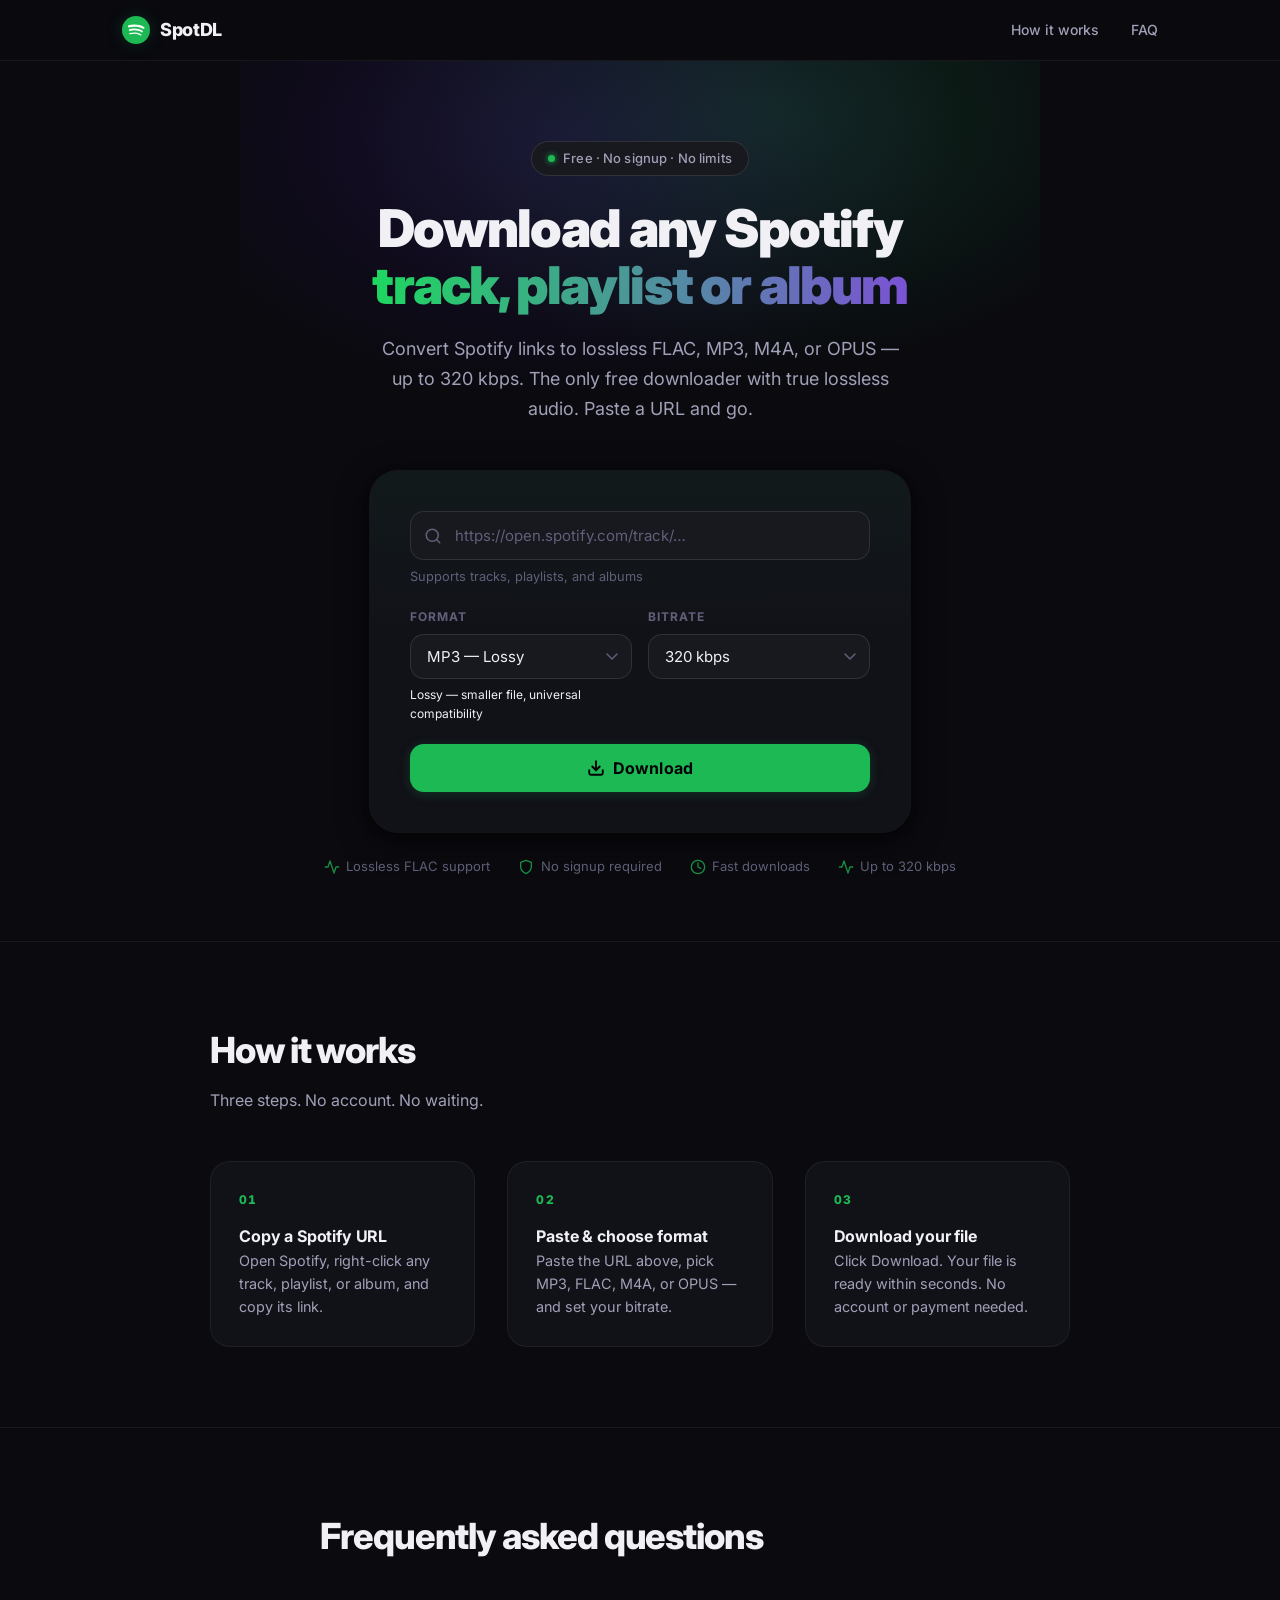
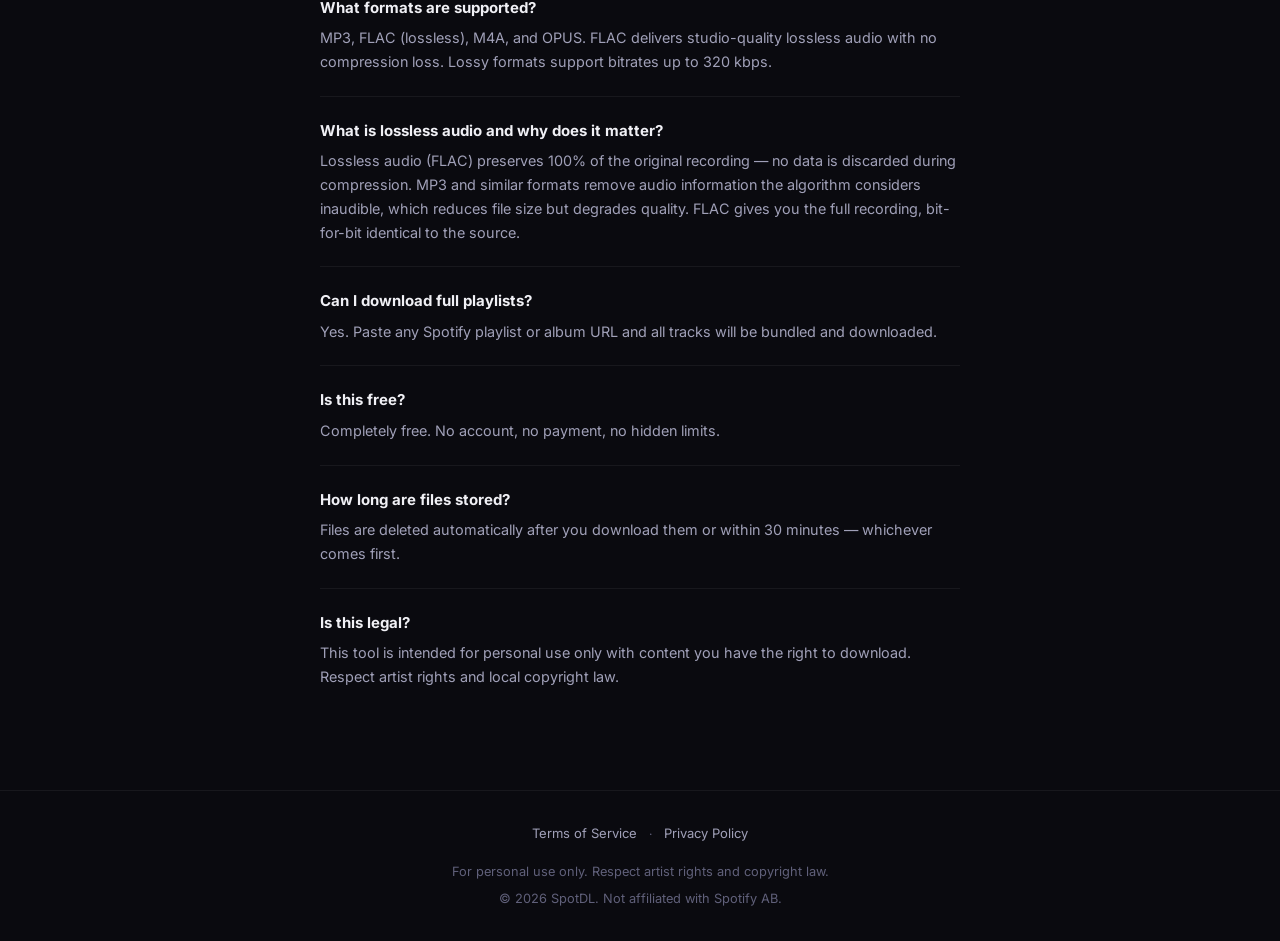
==== commit 087bb42b: "seo: lossless FLAC keywords in title, meta, schema, hero, trust strip, FAQ" ====
--- a/frontend/index.html
+++ b/frontend/index.html
@@ -5,9 +5,9 @@
   <meta name="viewport" content="width=device-width, initial-scale=1.0" />
 
   <!-- ── Primary SEO ─────────────────────────────────────────────────── -->
-  <title>Spotify Downloader — Download Tracks, Playlists & Albums as MP3/FLAC</title>
-  <meta name="description" content="Free Spotify downloader. Convert and download any Spotify track, playlist, or album to MP3, FLAC, M4A, or OPUS in seconds. High quality up to 320 kbps." />
-  <meta name="keywords" content="spotify downloader, download spotify music, spotify to mp3, spotify playlist downloader, spotify flac, convert spotify" />
+  <title>Spotify Downloader — Download Lossless FLAC, MP3, M4A &amp; OPUS Free</title>
+  <meta name="description" content="Download Spotify tracks, playlists and albums as lossless FLAC or MP3/M4A/OPUS up to 320 kbps. Free, no signup, no limits. The only Spotify downloader with true lossless audio." />
+  <meta name="keywords" content="spotify downloader, spotify to flac, lossless spotify download, download spotify music, spotify to mp3, spotify playlist downloader, spotify flac download, lossless audio download, spotify 320kbps, convert spotify to flac" />
   <meta name="robots" content="index, follow" />
   <meta name="author" content="Spotify Downloader" />
   <link rel="canonical" href="https://spotifydownloader.app/" />
@@ -15,8 +15,8 @@
   <!-- ── Open Graph / Social ────────────────────────────────────────── -->
   <meta property="og:type" content="website" />
   <meta property="og:url" content="https://spotifydownloader.app/" />
-  <meta property="og:title" content="Spotify Downloader — MP3, FLAC, M4A up to 320kbps" />
-  <meta property="og:description" content="Download any Spotify track, playlist, or album instantly. Choose your format and bitrate. Free, fast, no signup required." />
+  <meta property="og:title" content="Spotify Downloader — Lossless FLAC + MP3 up to 320kbps" />
+  <meta property="og:description" content="Download any Spotify track, playlist, or album as lossless FLAC or MP3/M4A/OPUS up to 320 kbps. Free, no signup, no limits." />
   <meta property="og:image" content="https://spotifydownloader.app/og-image.png" />
   <meta property="og:image:width" content="1200" />
   <meta property="og:image:height" content="630" />
@@ -24,8 +24,8 @@
 
   <!-- ── Twitter Card ───────────────────────────────────────────────── -->
   <meta name="twitter:card" content="summary_large_image" />
-  <meta name="twitter:title" content="Spotify Downloader — MP3, FLAC, M4A up to 320kbps" />
-  <meta name="twitter:description" content="Download any Spotify track, playlist, or album instantly. Free, no signup." />
+  <meta name="twitter:title" content="Spotify Downloader — Lossless FLAC + MP3 up to 320kbps" />
+  <meta name="twitter:description" content="Download Spotify tracks as lossless FLAC or MP3/M4A/OPUS. Free, no signup." />
   <meta name="twitter:image" content="https://spotifydownloader.app/og-image.png" />
 
   <!-- ── Structured Data (JSON-LD) ─────────────────────────────────── -->
@@ -44,11 +44,15 @@
       "priceCurrency": "USD"
     },
     "featureList": [
-      "Download Spotify tracks as MP3",
-      "Download Spotify playlists",
+      "Download Spotify tracks as lossless FLAC",
+      "Download Spotify tracks as MP3 up to 320kbps",
+      "Download Spotify playlists as ZIP",
       "Download Spotify albums",
-      "FLAC lossless quality",
-      "Up to 320kbps bitrate"
+      "FLAC lossless audio — no quality loss",
+      "M4A and OPUS formats supported",
+      "Up to 320kbps bitrate",
+      "No signup required",
+      "Free unlimited downloads"
     ]
   }
   </script>
@@ -109,8 +113,8 @@
           <span class="hero-accent">track, playlist or album</span>
         </h1>
         <p class="hero-subtitle">
-          Convert Spotify links to MP3, FLAC, M4A, or OPUS — up to 320 kbps.
-          Paste a URL and go.
+          Convert Spotify links to lossless FLAC, MP3, M4A, or OPUS — up to 320 kbps.
+          The only free downloader with true lossless audio. Paste a URL and go.
         </p>
       </div>
     </section>
@@ -201,32 +205,7 @@
           <div class="progress-bar-track" role="progressbar" aria-valuemin="0" aria-valuemax="100" aria-valuenow="0" id="progress-bar-track">
             <div id="progress-bar-fill" class="progress-bar-fill"></div>
           </div>
-          <div class="progress-meta">
-            <span id="progress-pct" class="progress-pct">0%</span>
-            <span id="progress-eta" class="progress-eta">Usually completes within 40 seconds</span>
-          </div>
-          <ul class="progress-steps" aria-label="Download progress steps">
-            <li class="progress-step" id="step-queue" data-step="queue">
-              <span class="step-dot" aria-hidden="true"></span>
-              Queued for processing
-            </li>
-            <li class="progress-step" id="step-fetch" data-step="fetch">
-              <span class="step-dot" aria-hidden="true"></span>
-              Fetching track metadata
-            </li>
-            <li class="progress-step" id="step-download" data-step="download">
-              <span class="step-dot" aria-hidden="true"></span>
-              Downloading audio
-            </li>
-            <li class="progress-step" id="step-convert" data-step="convert">
-              <span class="step-dot" aria-hidden="true"></span>
-              Converting to your format
-            </li>
-            <li class="progress-step" id="step-ready" data-step="ready">
-              <span class="step-dot" aria-hidden="true"></span>
-              Preparing your file
-            </li>
-          </ul>
+          <p class="progress-hint">Usually completes within 40 seconds</p>
         </section>
 
         <!-- Result -->
@@ -263,6 +242,12 @@
       <ul class="trust-strip" role="list" aria-label="Features">
         <li class="trust-item">
           <span class="trust-icon" aria-hidden="true">
+            <svg width="16" height="16" viewBox="0 0 24 24" fill="none" stroke="currentColor" stroke-width="2" stroke-linecap="round" stroke-linejoin="round"><polyline points="22 12 18 12 15 21 9 3 6 12 2 12"/></svg>
+          </span>
+          Lossless FLAC support
+        </li>
+        <li class="trust-item">
+          <span class="trust-icon" aria-hidden="true">
             <svg width="16" height="16" viewBox="0 0 24 24" fill="none" stroke="currentColor" stroke-width="2" stroke-linecap="round" stroke-linejoin="round"><path d="M12 22s8-4 8-10V5l-8-3-8 3v7c0 6 8 10 8 10z"/></svg>
           </span>
           No signup required
@@ -272,12 +257,6 @@
             <svg width="16" height="16" viewBox="0 0 24 24" fill="none" stroke="currentColor" stroke-width="2" stroke-linecap="round" stroke-linejoin="round"><circle cx="12" cy="12" r="10"/><polyline points="12 6 12 12 16 14"/></svg>
           </span>
           Fast downloads
-        </li>
-        <li class="trust-item">
-          <span class="trust-icon" aria-hidden="true">
-            <svg width="16" height="16" viewBox="0 0 24 24" fill="none" stroke="currentColor" stroke-width="2" stroke-linecap="round" stroke-linejoin="round"><path d="M9 19c-5 1.5-5-2.5-7-3m14 6v-3.87a3.37 3.37 0 0 0-.94-2.61c3.14-.35 6.44-1.54 6.44-7A5.44 5.44 0 0 0 20 4.77 5.07 5.07 0 0 0 19.91 1S18.73.65 16 2.48a13.38 13.38 0 0 0-7 0C6.27.65 5.09 1 5.09 1A5.07 5.07 0 0 0 5 4.77a5.44 5.44 0 0 0-1.5 3.78c0 5.42 3.3 6.61 6.44 7A3.37 3.37 0 0 0 9 18.13V22"/></svg>
-          </span>
-          Open source
         </li>
         <li class="trust-item">
           <span class="trust-icon" aria-hidden="true">
@@ -326,7 +305,11 @@
         <dl class="faq-list">
           <div class="faq-item">
             <dt class="faq-q">What formats are supported?</dt>
-            <dd class="faq-a">MP3, FLAC (lossless), M4A, and OPUS. Bitrate options up to 320 kbps for lossy formats.</dd>
+            <dd class="faq-a">MP3, FLAC (lossless), M4A, and OPUS. FLAC delivers studio-quality lossless audio with no compression loss. Lossy formats support bitrates up to 320 kbps.</dd>
+          </div>
+          <div class="faq-item">
+            <dt class="faq-q">What is lossless audio and why does it matter?</dt>
+            <dd class="faq-a">Lossless audio (FLAC) preserves 100% of the original recording — no data is discarded during compression. MP3 and similar formats remove audio information the algorithm considers inaudible, which reduces file size but degrades quality. FLAC gives you the full recording, bit-for-bit identical to the source.</dd>
           </div>
           <div class="faq-item">
             <dt class="faq-q">Can I download full playlists?</dt>
--- a/frontend/style.css
+++ b/frontend/style.css
@@ -569,7 +569,7 @@
   width: 0%;
   background: linear-gradient(90deg, var(--green-500), var(--green-300));
   border-radius: var(--radius-pill);
-  transition: width var(--t-slow) ease-out;
+  transition: width 350ms ease-out;
 }
 
 .progress-bar-fill--indeterminate {
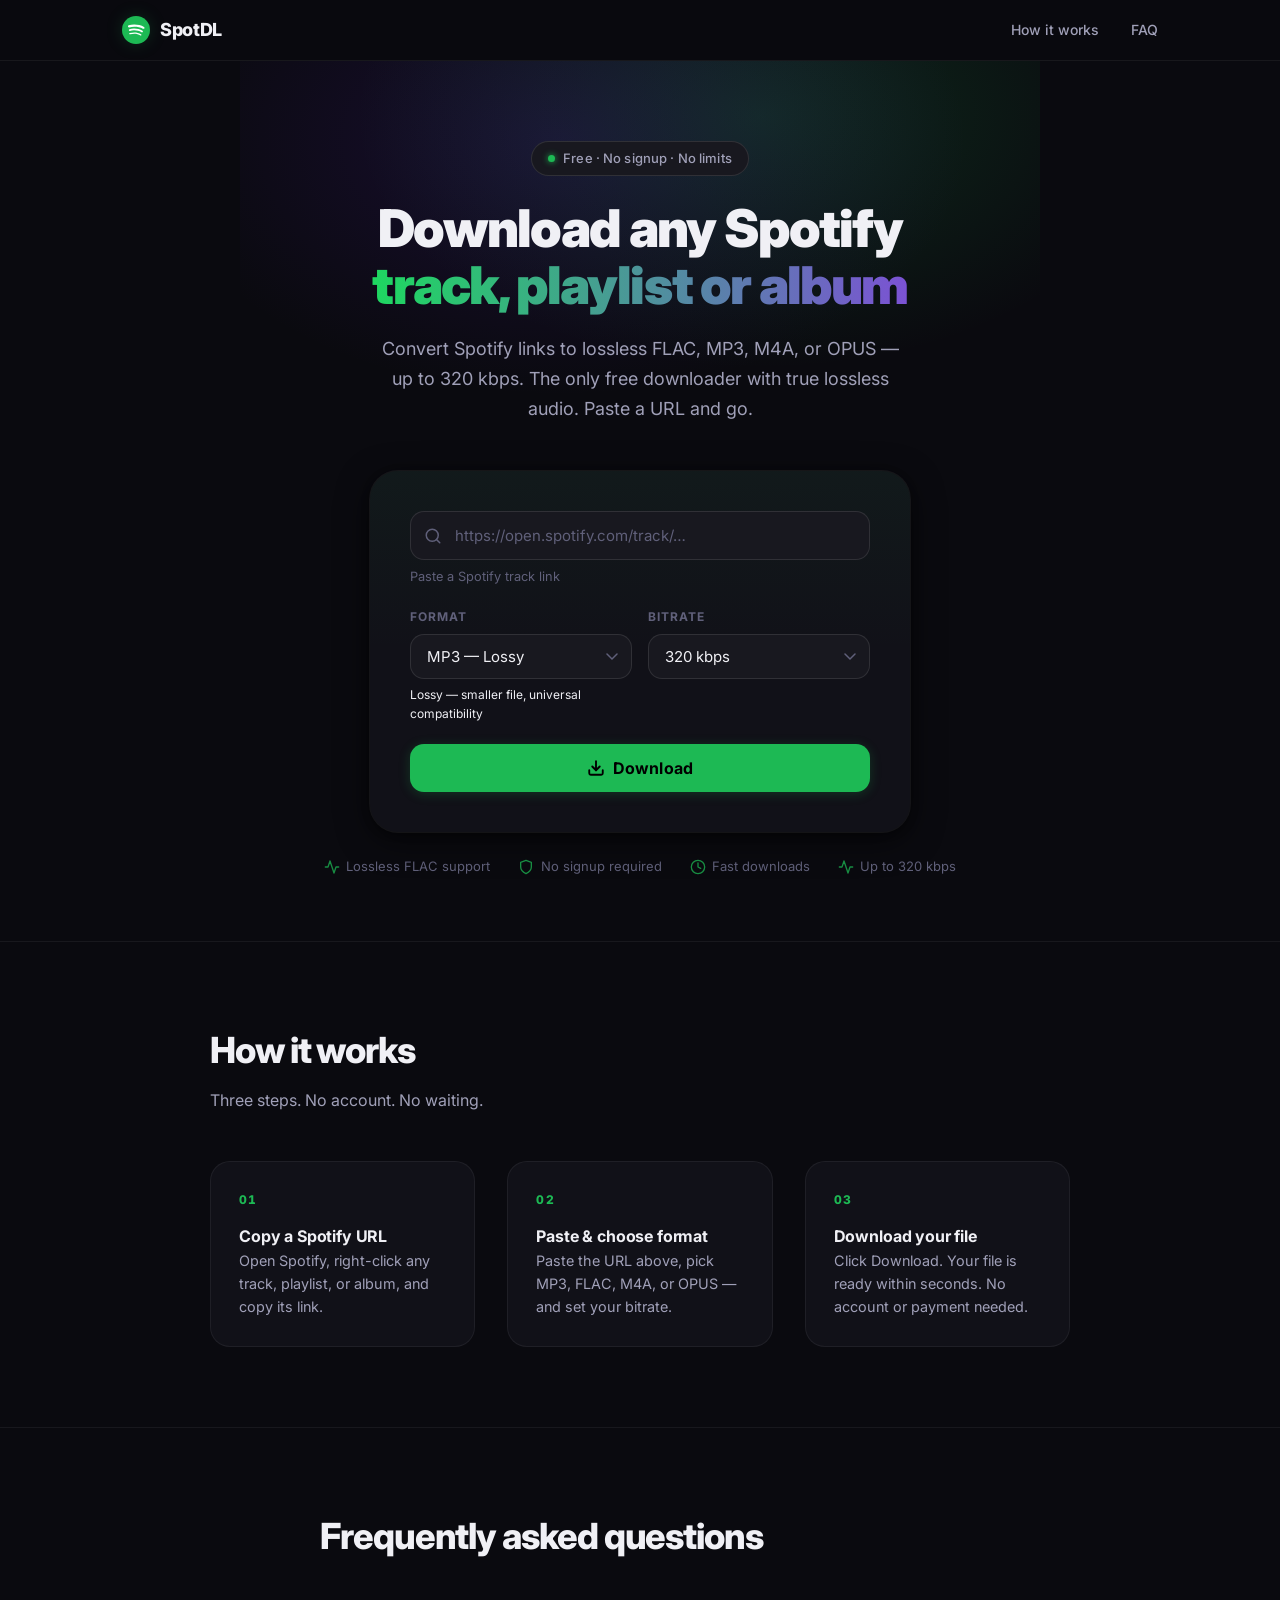
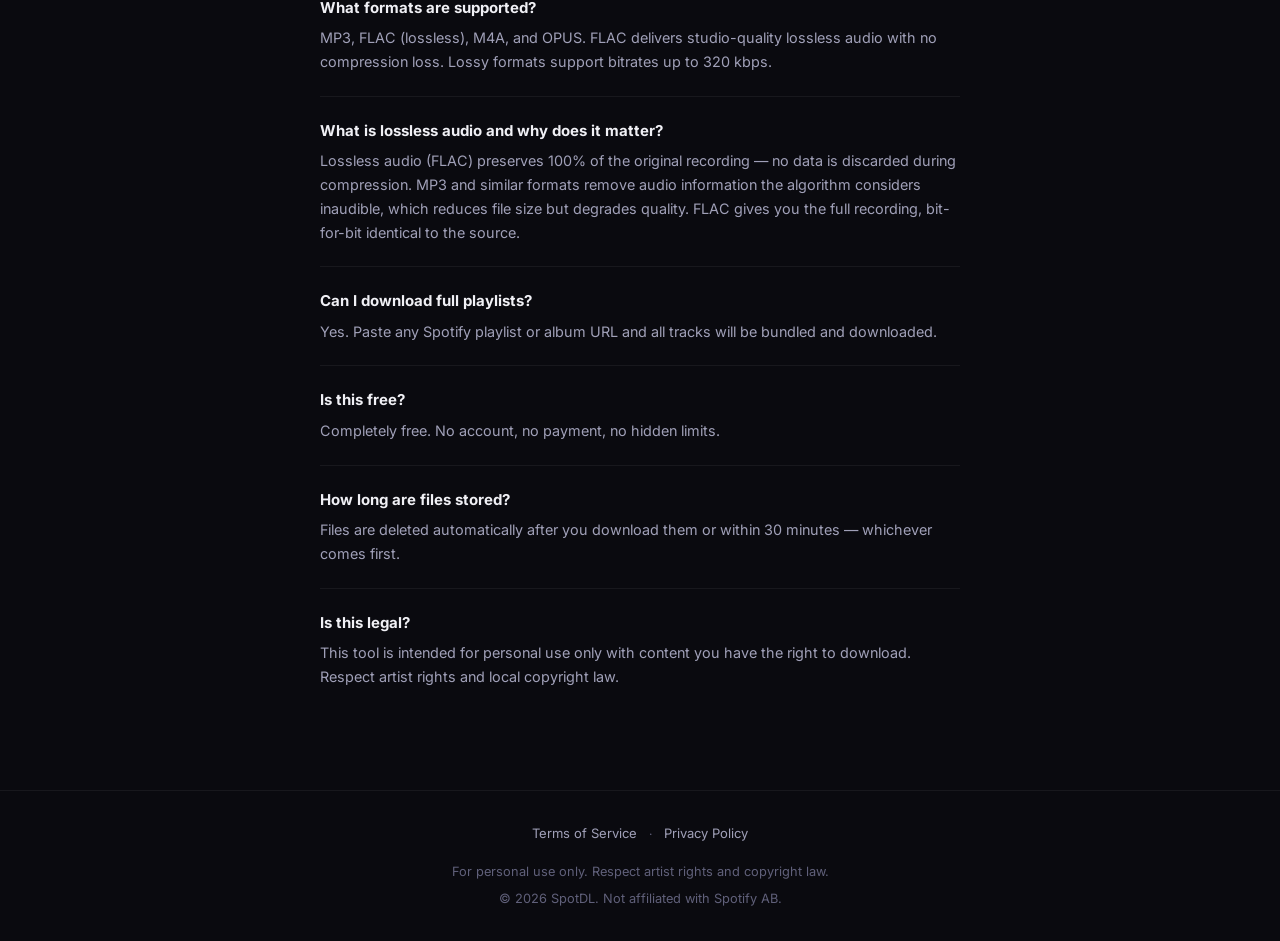
==== commit bd1a1adb: "feat: tracks only — remove playlist/album support, clean tasks.py" ====
--- a/frontend/index.html
+++ b/frontend/index.html
@@ -9,15 +9,16 @@
   <meta name="description" content="Download Spotify tracks, playlists and albums as lossless FLAC or MP3/M4A/OPUS up to 320 kbps. Free, no signup, no limits. The only Spotify downloader with true lossless audio." />
   <meta name="keywords" content="spotify downloader, spotify to flac, lossless spotify download, download spotify music, spotify to mp3, spotify playlist downloader, spotify flac download, lossless audio download, spotify 320kbps, convert spotify to flac" />
   <meta name="robots" content="index, follow" />
-  <meta name="author" content="Spotify Downloader" />
-  <link rel="canonical" href="https://spotifydownloader.app/" />
+  <meta name="author" content="SpotiDL MP3" />
+  <meta name="google-site-verification" content="JWyC5dqujXsEA2RYtyQb1yifexGLby6VANdMdWV82-w" />
+  <link rel="canonical" href="https://spotidlmp3.online/" />
 
   <!-- ── Open Graph / Social ────────────────────────────────────────── -->
   <meta property="og:type" content="website" />
-  <meta property="og:url" content="https://spotifydownloader.app/" />
+  <meta property="og:url" content="https://spotidlmp3.online/" />
   <meta property="og:title" content="Spotify Downloader — Lossless FLAC + MP3 up to 320kbps" />
   <meta property="og:description" content="Download any Spotify track, playlist, or album as lossless FLAC or MP3/M4A/OPUS up to 320 kbps. Free, no signup, no limits." />
-  <meta property="og:image" content="https://spotifydownloader.app/og-image.png" />
+  <meta property="og:image" content="https://spotidlmp3.online/og-image.png" />
   <meta property="og:image:width" content="1200" />
   <meta property="og:image:height" content="630" />
   <meta property="og:locale" content="en_US" />
@@ -26,7 +27,7 @@
   <meta name="twitter:card" content="summary_large_image" />
   <meta name="twitter:title" content="Spotify Downloader — Lossless FLAC + MP3 up to 320kbps" />
   <meta name="twitter:description" content="Download Spotify tracks as lossless FLAC or MP3/M4A/OPUS. Free, no signup." />
-  <meta name="twitter:image" content="https://spotifydownloader.app/og-image.png" />
+  <meta name="twitter:image" content="https://spotidlmp3.online/og-image.png" />
 
   <!-- ── Structured Data (JSON-LD) ─────────────────────────────────── -->
   <script type="application/ld+json">
@@ -34,7 +35,7 @@
     "@context": "https://schema.org",
     "@type": "WebApplication",
     "name": "Spotify Downloader",
-    "url": "https://spotifydownloader.app/",
+    "url": "https://spotidlmp3.online/",
     "description": "Download Spotify tracks, playlists, and albums as MP3, FLAC, M4A, or OPUS audio files.",
     "applicationCategory": "MultimediaApplication",
     "operatingSystem": "Any",
@@ -66,6 +67,14 @@
   <!-- ── Favicon / Theme ────────────────────────────────────────────── -->
   <meta name="theme-color" content="#0a0a0f" />
   <link rel="icon" type="image/svg+xml" href="data:image/svg+xml,<svg xmlns='http://www.w3.org/2000/svg' viewBox='0 0 32 32'><circle cx='16' cy='16' r='16' fill='%231DB954'/><path d='M22.9 14.9C19.7 13 14.35 12.8 11.3 13.75c-.5.15-1-.15-1.15-.6-.15-.5.15-1 .6-1.15 3.55-1.05 9.4-.85 13.1 1.35.45.25.6.85.35 1.3-.25.35-.85.5-1.3.25zm-.1 2.8c-.25.35-.7.5-1.05.25-2.7-1.65-6.8-2.15-9.95-1.15-.4.1-.85-.1-.95-.5-.1-.4.1-.85.5-.95 3.65-1.1 8.15-.55 11.25 1.35.3.15.45.65.2 1zm-1.2 2.75c-.2.3-.55.4-.85.2-2.35-1.45-5.3-1.75-8.8-.95-.35.1-.65-.15-.75-.45-.1-.35.15-.65.45-.75 3.8-.85 7.1-.5 9.7 1.1.35.15.4.55.25.85z' fill='white'/></svg>" />
+  <!-- ── Google Analytics ──────────────────────────────────────────── -->
+  <script async src="https://www.googletagmanager.com/gtag/js?id=G-Z12Y10BQ3V"></script>
+  <script>
+    window.dataLayer = window.dataLayer || [];
+    function gtag(){dataLayer.push(arguments);}
+    gtag('js', new Date());
+    gtag('config', 'G-Z12Y10BQ3V');
+  </script>
 </head>
 <body>
   <!-- ── Skip Nav (a11y) ─────────────────────────────────────────────── -->
@@ -139,11 +148,11 @@
                 placeholder="https://open.spotify.com/track/…"
                 autocomplete="off"
                 spellcheck="false"
-                aria-label="Spotify track, playlist, or album URL"
+                aria-label="Spotify track URL"
                 aria-describedby="url-hint"
               />
             </div>
-            <span id="url-hint" class="input-hint">Supports tracks, playlists, and albums</span>
+            <span id="url-hint" class="input-hint">Paste a Spotify track link</span>
           </div>
 
           <div class="form-row">
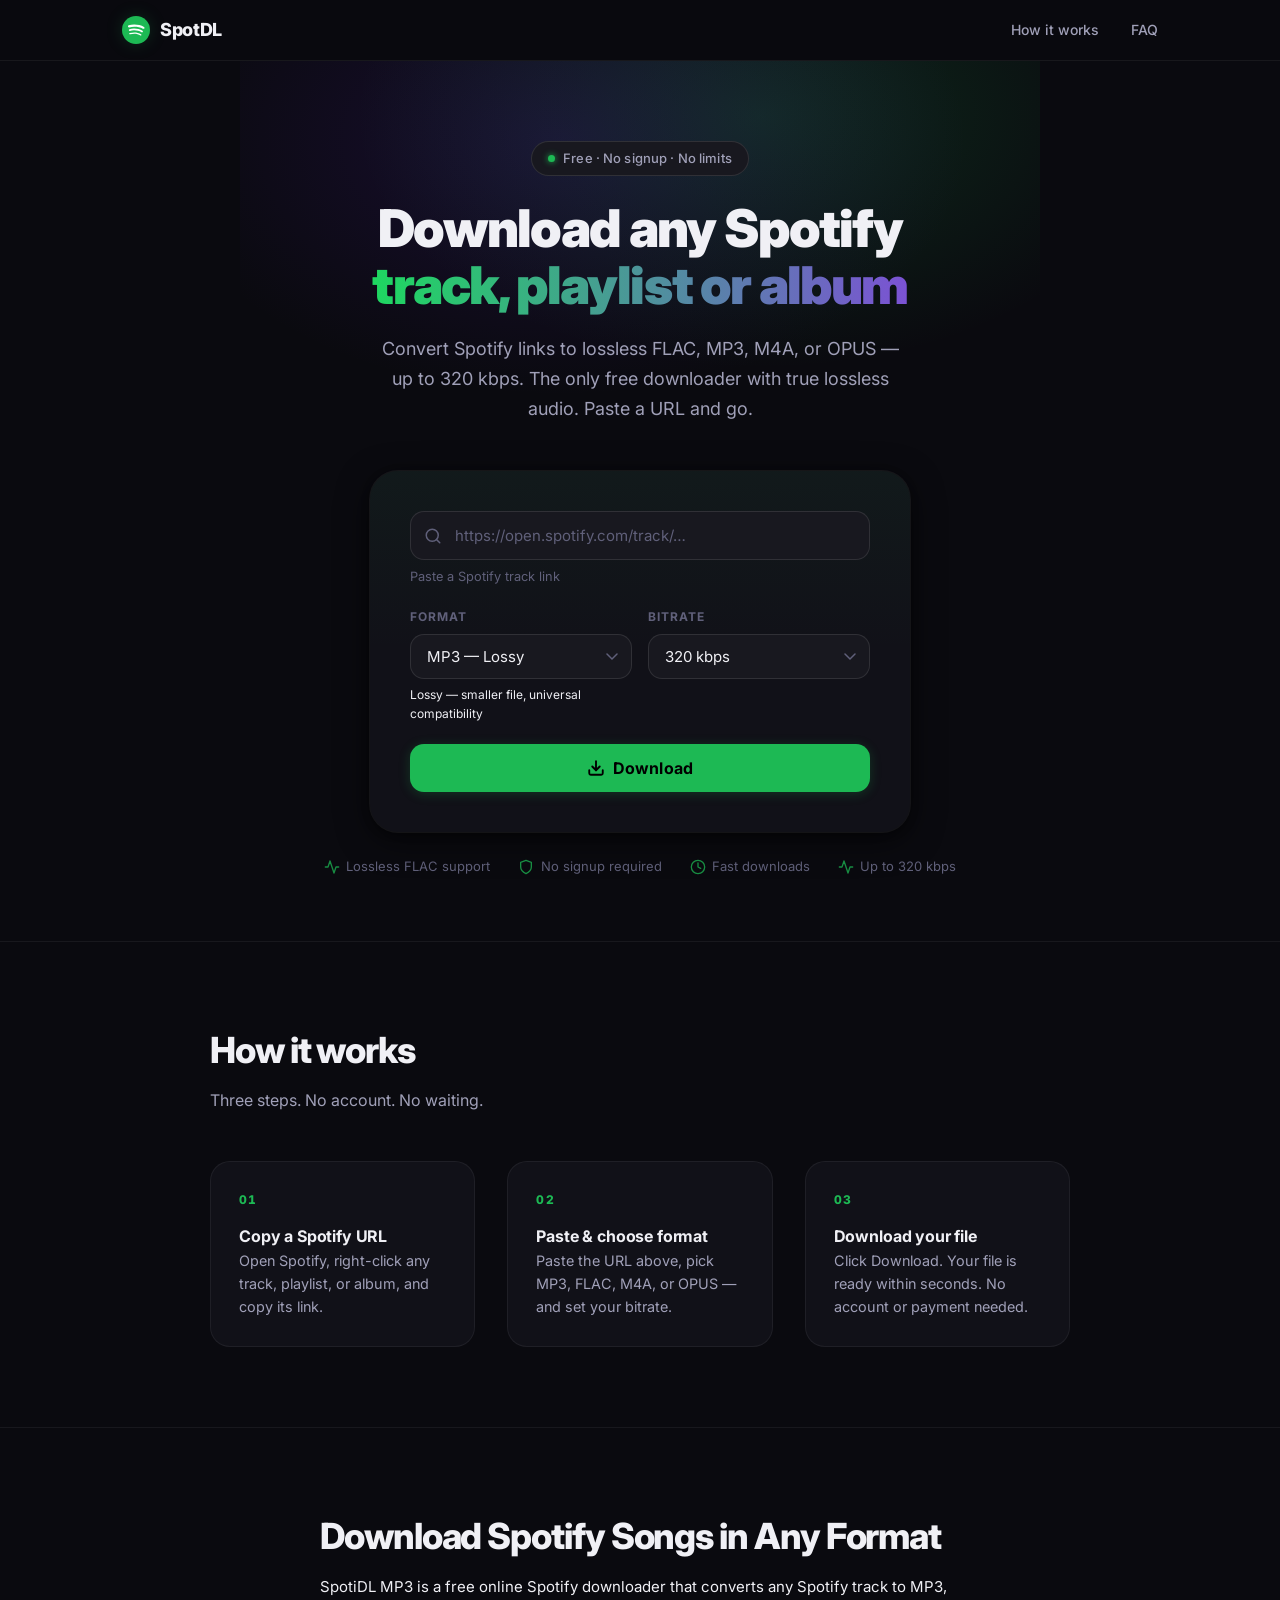
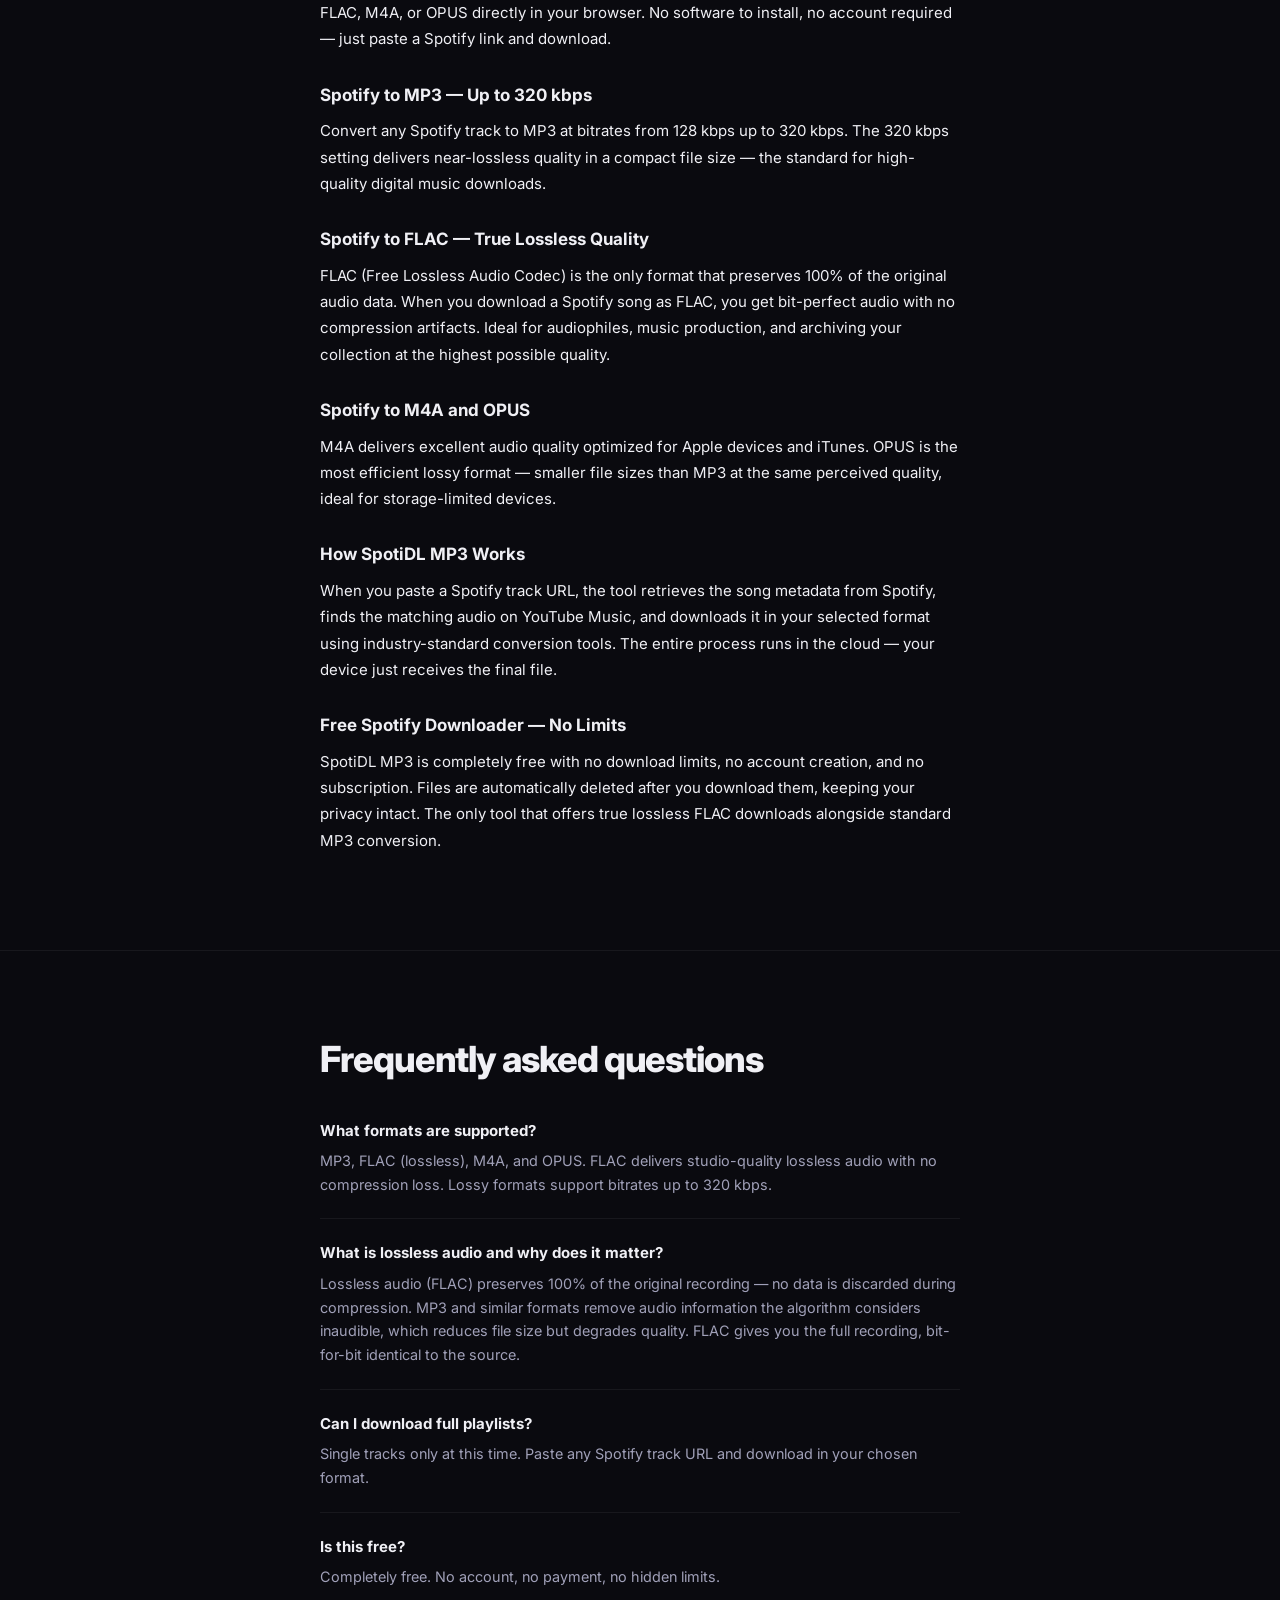
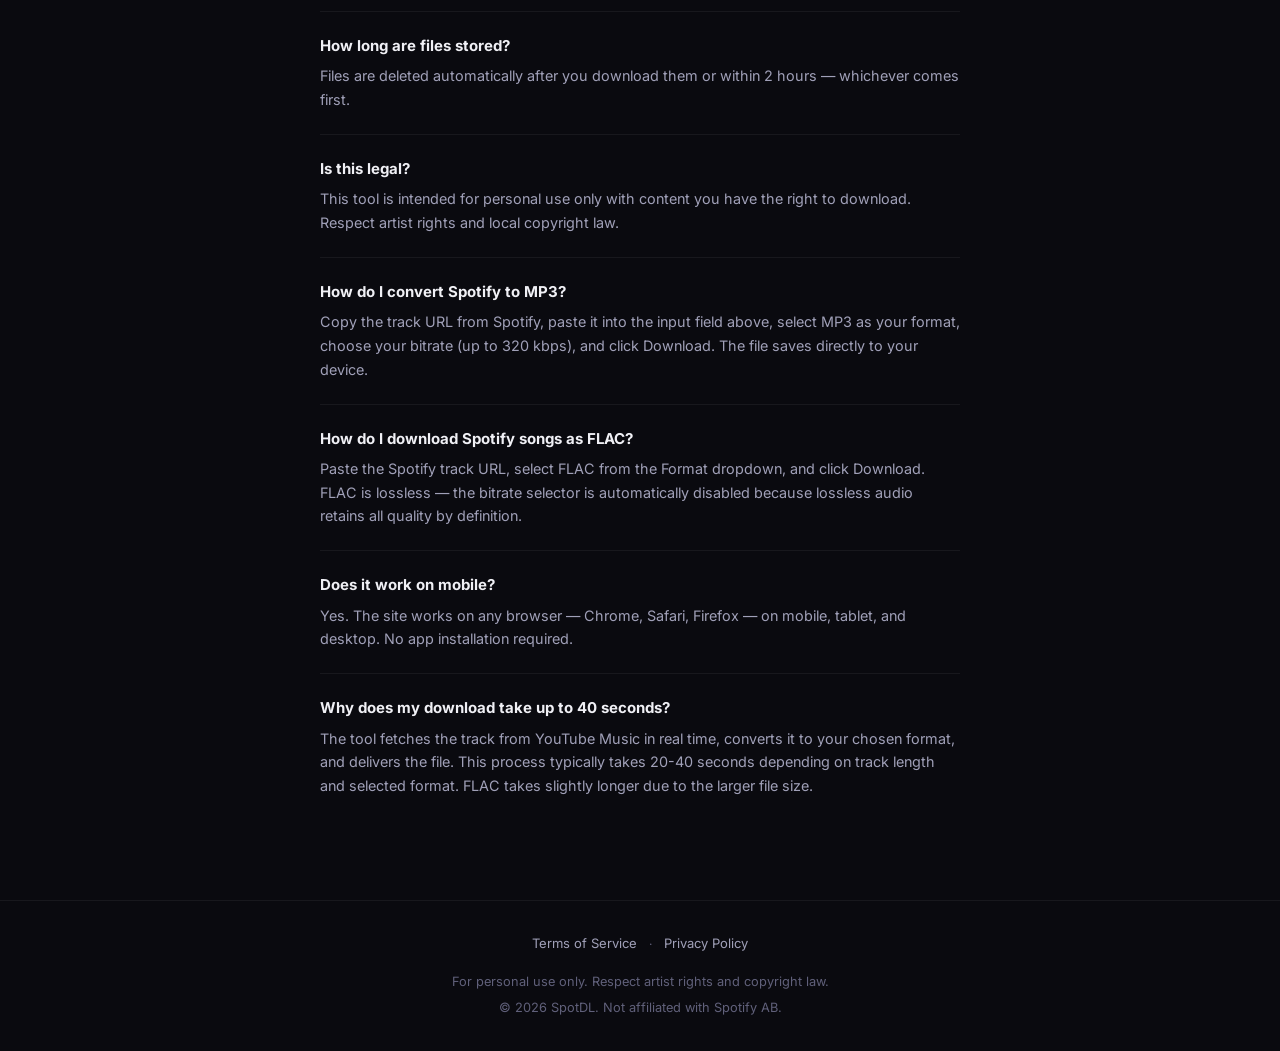
==== commit b19cc95b: "seo: add rich content section with 500 words targeting key search phrases, expand FAQ to 10 question" ====
--- a/frontend/index.html
+++ b/frontend/index.html
@@ -307,6 +307,31 @@
       </div>
     </section>
 
+    <!-- ── Content Section ──────────────────────────────────────────── -->
+    <section class="section" aria-labelledby="content-heading">
+      <div class="section-inner section-inner--narrow">
+        <h2 id="content-heading" class="section-title">Download Spotify Songs in Any Format</h2>
+        <div class="content-body">
+          <p>SpotiDL MP3 is a free online Spotify downloader that converts any Spotify track to MP3, FLAC, M4A, or OPUS directly in your browser. No software to install, no account required — just paste a Spotify link and download.</p>
+
+          <h3>Spotify to MP3 — Up to 320 kbps</h3>
+          <p>Convert any Spotify track to MP3 at bitrates from 128 kbps up to 320 kbps. The 320 kbps setting delivers near-lossless quality in a compact file size — the standard for high-quality digital music downloads.</p>
+
+          <h3>Spotify to FLAC — True Lossless Quality</h3>
+          <p>FLAC (Free Lossless Audio Codec) is the only format that preserves 100% of the original audio data. When you download a Spotify song as FLAC, you get bit-perfect audio with no compression artifacts. Ideal for audiophiles, music production, and archiving your collection at the highest possible quality.</p>
+
+          <h3>Spotify to M4A and OPUS</h3>
+          <p>M4A delivers excellent audio quality optimized for Apple devices and iTunes. OPUS is the most efficient lossy format — smaller file sizes than MP3 at the same perceived quality, ideal for storage-limited devices.</p>
+
+          <h3>How SpotiDL MP3 Works</h3>
+          <p>When you paste a Spotify track URL, the tool retrieves the song metadata from Spotify, finds the matching audio on YouTube Music, and downloads it in your selected format using industry-standard conversion tools. The entire process runs in the cloud — your device just receives the final file.</p>
+
+          <h3>Free Spotify Downloader — No Limits</h3>
+          <p>SpotiDL MP3 is completely free with no download limits, no account creation, and no subscription. Files are automatically deleted after you download them, keeping your privacy intact. The only tool that offers true lossless FLAC downloads alongside standard MP3 conversion.</p>
+        </div>
+      </div>
+    </section>
+
     <!-- ── FAQ ──────────────────────────────────────────────────────── -->
     <section id="faq" class="section" aria-labelledby="faq-heading">
       <div class="section-inner section-inner--narrow">
@@ -322,7 +347,7 @@
           </div>
           <div class="faq-item">
             <dt class="faq-q">Can I download full playlists?</dt>
-            <dd class="faq-a">Yes. Paste any Spotify playlist or album URL and all tracks will be bundled and downloaded.</dd>
+            <dd class="faq-a">Single tracks only at this time. Paste any Spotify track URL and download in your chosen format.</dd>
           </div>
           <div class="faq-item">
             <dt class="faq-q">Is this free?</dt>
@@ -330,11 +355,27 @@
           </div>
           <div class="faq-item">
             <dt class="faq-q">How long are files stored?</dt>
-            <dd class="faq-a">Files are deleted automatically after you download them or within 30 minutes — whichever comes first.</dd>
+            <dd class="faq-a">Files are deleted automatically after you download them or within 2 hours — whichever comes first.</dd>
           </div>
           <div class="faq-item">
             <dt class="faq-q">Is this legal?</dt>
             <dd class="faq-a">This tool is intended for personal use only with content you have the right to download. Respect artist rights and local copyright law.</dd>
+          </div>
+          <div class="faq-item">
+            <dt class="faq-q">How do I convert Spotify to MP3?</dt>
+            <dd class="faq-a">Copy the track URL from Spotify, paste it into the input field above, select MP3 as your format, choose your bitrate (up to 320 kbps), and click Download. The file saves directly to your device.</dd>
+          </div>
+          <div class="faq-item">
+            <dt class="faq-q">How do I download Spotify songs as FLAC?</dt>
+            <dd class="faq-a">Paste the Spotify track URL, select FLAC from the Format dropdown, and click Download. FLAC is lossless — the bitrate selector is automatically disabled because lossless audio retains all quality by definition.</dd>
+          </div>
+          <div class="faq-item">
+            <dt class="faq-q">Does it work on mobile?</dt>
+            <dd class="faq-a">Yes. The site works on any browser — Chrome, Safari, Firefox — on mobile, tablet, and desktop. No app installation required.</dd>
+          </div>
+          <div class="faq-item">
+            <dt class="faq-q">Why does my download take up to 40 seconds?</dt>
+            <dd class="faq-a">The tool fetches the track from YouTube Music in real time, converts it to your chosen format, and delivers the file. This process typically takes 20-40 seconds depending on track length and selected format. FLAC takes slightly longer due to the larger file size.</dd>
           </div>
         </dl>
       </div>
--- a/frontend/style.css
+++ b/frontend/style.css
@@ -948,3 +948,26 @@
   0%, 100% { transform: scale(1);   opacity: 1; }
   50%       { transform: scale(1.4); opacity: 0.7; }
 }
+
+/* ── Content body ────────────────────────────────────────────────────────── */
+.content-body {
+  color: var(--color-text-secondary);
+  line-height: 1.75;
+  font-size: 0.9375rem;
+}
+
+.content-body p {
+  margin-bottom: 1rem;
+}
+
+.content-body h3 {
+  font-size: 1.0625rem;
+  font-weight: 700;
+  color: var(--color-text-primary);
+  margin-top: 1.75rem;
+  margin-bottom: 0.5rem;
+}
+
+.content-body h3:first-child {
+  margin-top: 0;
+}
